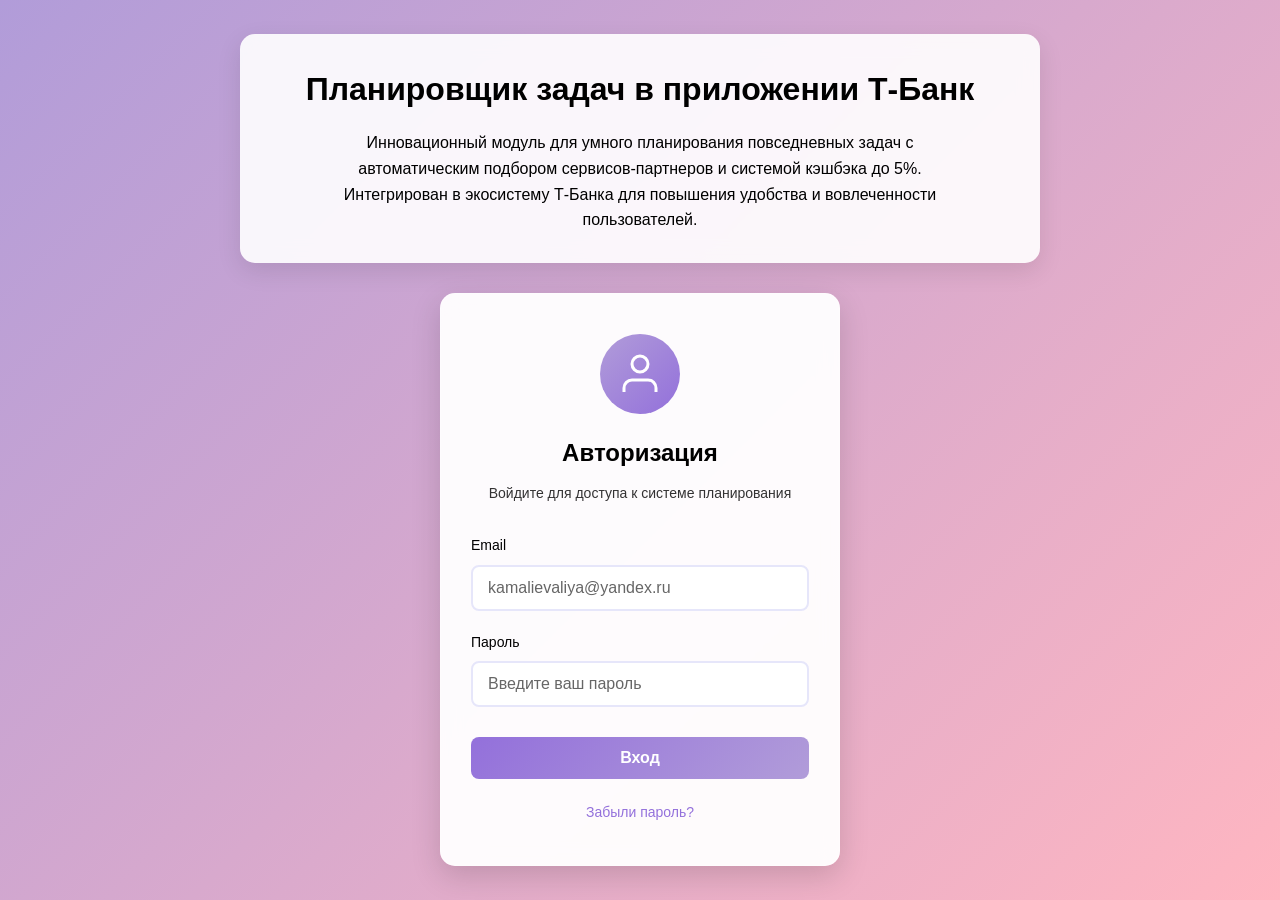
==== page2.html @ 64157f28 "Исправила ошибки JavaScript, обновила код" ====
<!DOCTYPE html>
<html lang="ru">
<head>
    <meta charset="UTF-8">
    <meta name="viewport" content="width=device-width, initial-scale=1.0">
    <title>Страница 2 - Полная информация о системе</title>
    <link rel="stylesheet" href="css/style.css">

    <!-- Yandex.Metrika counter -->
    <script type="text/javascript">
        (function(m,e,t,r,i,k,a){
            m[i]=m[i]||function(){(m[i].a=m[i].a||[]).push(arguments)};
            m[i].l=1*new Date();
            for (var j = 0; j < document.scripts.length; j++) {if (document.scripts[j].src === r) { return; }}
            k=e.createElement(t),a=e.getElementsByTagName(t)[0],k.async=1,k.src=r,a.parentNode.insertBefore(k,a)
        })(window, document,'script','https://mc.yandex.ru/metrika/tag.js?id=105010982', 'ym');

        ym(105010982, 'init', {ssr:true, webvisor:true, clickmap:true, ecommerce:"dataLayer", accurateTrackBounce:true, trackLinks:true});
    </script>
    <noscript><div><img src="https://mc.yandex.ru/watch/105010982" style="position:absolute; left:-9999px;" alt="" /></div></noscript>
    <!-- /Yandex.Metrika counter -->
 
</head>
<body class="page2">
    <script>
        if (sessionStorage.getItem('authenticated') !== 'true') {
            window.location.href = 'index.html';
        }
    </script>

    <div class="main-container">
        <!-- Заголовок страницы в белом прямоугольнике -->
        <div class="page-header">
            <h1 class="page-title">Полная информация о системе</h1>
            <p class="page-subtitle">
                Детальное описание модуля "Планировщик задач" для мобильного приложения Т-Банк
            </p>
        </div>

        <!-- Основной контент в белом прямоугольнике -->
        <div class="content-wrapper">
            <!-- Планирование -->
            <div class="content-section">
                <h2 class="section-title">Планирование</h2>
                
                <!-- Тема -->
                <div class="info-card">
                    <h3 class="card-title">Тема</h3>
                    <div class="card-content">
                        <p>Разработка модуля "Планировщик задач" в мобильном приложении Т-Банка с интеграцией партнерских сервисов и системой кэшбэка. Инновационное решение для автоматизации повседневных задач пользователей.</p>
                    </div>
                </div>

                <!-- Цели -->
                <div class="info-card">
                    <h3 class="card-title">Цели</h3>
                    <div class="card-content">
                        <ul>
                            <li>Повышение удобства и вовлеченности пользователей за счет индивидуального подхода</li>
                            <li>Увеличение эффективности использования продуктов компании</li>
                            <li>Создание персонализированных рекомендаций на основе автоматизации процессов</li>
                            <li>Увеличение общего объема транзакций и вовлеченности в экосистему банка</li>
                        </ul>
                    </div>
                </div>

                <!-- Задачи -->
                <div class="info-card">
                    <h3 class="card-title">Задачи</h3>
                    <div class="card-content">
                        <ul>
                            <li>Создание интуитивного интерфейса для управления задачами</li>
                            <li>Интеграция с API сервисов-партнеров (доставка, такси, билеты, отели)</li>
                            <li>Разработка системы автоматического подбора релевантных сервисов</li>
                            <li>Реализация механизма кэшбэка 5% за выполненные задачи</li>
                            <li>Обеспечение безопасности и защиты пользовательских данных</li>
                        </ul>
                    </div>
                </div>

                <!-- Целевая аудитория -->
                <div class="info-card">
                    <h3 class="card-title">Целевая аудитория</h3>
                    <div class="card-content">
                        <div class="screenshots-grid">
                            <img src="1.jpg" class="screenshot" alt="Скриншот 1">
                            <img src="2.jpg" class="screenshot" alt="Скриншот 2">
                            <img src="3.jpg" class="screenshot" alt="Скриншот 3">
                        </div>
                    </div>
                </div>

                <!-- SWOT-анализ -->
                <div class="info-card">
                    <h3 class="card-title">SWOT-анализ</h3>
                    <div class="card-content">
                        <div class="swot-grid">
                            <div class="swot-item strength">
                                <h4>Сильные стороны</h4>
                                <ul>
                                    <li>Интеграция в экосистему банка</li>
                                    <li>Большая база лояльных пользователей</li>
                                    <li>Уникальное торговое предложение</li>
                                </ul>
                            </div>
                            <div class="swot-item weakness">
                                <h4>Слабые стороны</h4>
                                <ul>
                                    <li>Зависимость от партнеров</li>
                                    <li>Риск нерелевантных рекомендаций</li>
                                </ul>
                            </div>
                            <div class="swot-item opportunity">
                                <h4>Возможности</h4>
                                <ul>
                                    <li>Расширение аудитории</li>
                                    <li>Привлечение молодой аудитории</li>
                                </ul>
                            </div>
                            <div class="swot-item threat">
                                <h4>Угрозы</h4>
                                <ul>
                                    <li>Жесткая конкуренция на рынке</li>
                                    <li>Крупные агрегаторы (Яндекс.Услуги, СберУслуги)</li>
                                </ul>
                            </div>
                        </div>
                    </div>
                </div>

                <!-- 4P анализ -->
                <div class="info-card">
                    <h3 class="card-title">4P анализ</h3>
                    <div class="card-content">
                        <div class="p4-grid">

                            <div class="p4-item">
                                <span class="p4-badge">Product</span>
                                <h4>Продукт</h4>
                                <p><strong>Ядро продукта:</strong> умный планировщик задач, интегрированный в банковское приложение, который не только напоминает о делах, но и автоматически подбирает и предлагает услуги партнеров для их выполнения.</p>
                                <ul>
                                    <li>Создание и управление задачами (напоминания, дедлайны).</li>
                                    <li>Автоматический подбор сервисов-партнеров (доставка, такси, авиабилеты, отели) на основе задач пользователя.</li>
                                </ul>
                            </div>

                            <div class="p4-item">
                                <span class="p4-badge">Price</span>
                                <h4>Цена</h4>
                                <p><strong>Модель монетизации:</strong> основная цель — не прямая прибыль с пользователя, а увеличение общего объема транзакций и вовлеченности в экосистему банка.</p>
                                <p><strong>Источники дохода:</strong></p>
                                <ul>
                                    <li>Комиссия от партнеров за каждого привлеченного через планировщик клиента.</li>
                                    <li>Увеличение оборотов по картам Т-Банка за счет кэшбэка и стимуляции платежей.</li>
                                    <li>Повышение лояльности: снижение оттока клиентов и стоимости удержания.</li>
                                </ul>
                                <p><strong>Ценность для клиента:</strong></p>
                                <ul>
                                    <li>Экономия денег: кэшбэк и подбор выгодных предложений.</li>
                                    <li>Экономия времени: автоматизация поиска и бронирования услуг.</li>
                                    <li>Удобство: финансы, планирование и заказы в одном приложении.</li>
                                </ul>
                            </div>

                            <div class="p4-item">
                                <span class="p4-badge">Place</span>
                                <h4>Место</h4>
                                <p><strong>Канал распространения:</strong> встроенное решение внутри мобильного приложения Т-Банка.</p>
                                <ul>
                                    <li>Не нужно ничего отдельно скачивать или осваивать.</li>
                                    <li>Все регионы присутствия Т-Банка с учетом локализации предложений партнеров.</li>
                                </ul>
                            </div>

                            <div class="p4-item">
                                <span class="p4-badge">Promotion</span>
                                <h4>Продвижение</h4>
                                <p><strong>Внутриканальное:</strong></p>
                                <ul>
                                    <li>Пуш-уведомления: «Новый планировщик задач с кэшбэком до 5%».</li>
                                    <li>Баннеры и рекомендации на главном экране приложения.</li>
                                    <li>Email-рассылки и SMS-информирование клиентов банка.</li>
                                </ul>
                                <p><strong>Внешнее:</strong></p>
                                <ul>
                                    <li>Реклама в соцсетях (VK, Telegram) на аудиторию, похожую на текущих клиентов банка.</li>
                                </ul>
                            </div>

                        </div>
                    </div>
                </div>


            <!-- Этапы разработки и внедрения (из ТЗ) -->
<div class="content-section">
  <h2 class="section-title">Этапы разработки и внедрения</h2>

  <div class="info-card">
    <h3 class="card-title">План-график работ</h3>
    <div class="card-content">

      <div class="roadmap">

        <!-- Этап 1 -->
        <div class="roadmap-step">
          <div class="roadmap-head">
            <div class="roadmap-title">Этап 1: Разработка MVP (1–2 месяца)</div>
            <div class="roadmap-dates">Запуск базового функционала</div>
          </div>

          <div class="roadmap-meta">
            <div class="meta-row">
              <div class="meta-label">Цель</div>
              <div class="meta-text">
                Запуск минимально жизнеспособного продукта с ключевыми возможностями для тестирования гипотез и сбора обратной связи.
              </div>
            </div>

            <div class="meta-row">
              <div class="meta-label">Детальные задачи</div>
              <div class="meta-text">
                <ul>
                  <li><strong>Создание и управление задачами:</strong> поля (название, категория, срок), статусы (Новая/В процессе/Выполнена/Отменена), редактирование/удаление, список задач с фильтрами.</li>
                  <li><strong>Интеграция с партнерами (пилот):</strong> подключение 2–3 партнеров (например, доставка/такси), подбор рекомендаций по категории, безопасные переходы, обработка ответов API.</li>
                  <li><strong>Система кэшбэка 5%:</strong> расчет, интеграция с платежной системой, начисление бонусов, статусы начисления.</li>
                  <li><strong>Базовые уведомления:</strong> push по статусам задач, уведомления о начислении кэшбэка, email-оповещения, интеграция с системой нотификаций.</li>
                </ul>
              </div>
            </div>

            <div class="meta-row">
              <div class="meta-label">Результат</div>
              <div class="meta-text">
                Рабочий прототип, готовый к тестированию на фокус-группе (100–200 пользователей).
              </div>
            </div>
          </div>
        </div>

        <!-- Этап 2 -->
        <div class="roadmap-step">
          <div class="roadmap-head">
            <div class="roadmap-title">Этап 2: Расширение функциональности и интеграций (2–3 месяца)</div>
            <div class="roadmap-dates">Больше партнеров и удобства</div>
          </div>

          <div class="roadmap-meta">
            <div class="meta-row">
              <div class="meta-label">Цель</div>
              <div class="meta-text">
                Расширить пул партнеров, улучшить пользовательский опыт и повысить вовлеченность.
              </div>
            </div>

            <div class="meta-row">
              <div class="meta-label">Детальные задачи</div>
              <div class="meta-text">
                <ul>
                  <li><strong>Расширение партнеров:</strong> добавление сервисов доставки, авиабилетов, отелей, альтернативного такси, унифицированный протокол подключения новых партнеров.</li>
                  <li><strong>UX улучшения:</strong> повторяющиеся задачи, приоритеты, прикрепление файлов, заметки/комментарии, теги.</li>
                  <li><strong>Персонализация:</strong> улучшение рекомендаций (история поведения, предпочтения, рейтинги), A/B тестирование выдачи.</li>
                  <li><strong>Аналитика:</strong> сбор статистики, дашборды эффективности партнеров, метрики вовлеченности, анализ конверсии воронки.</li>
                </ul>
              </div>
            </div>

            <div class="meta-row">
              <div class="meta-label">Результат</div>
              <div class="meta-text">
                Полнофункциональная система с расширенным набором партнеров и улучшенным UX, готовая к масштабированию.
              </div>
            </div>
          </div>
        </div>

        <!-- Этап 3 -->
        <div class="roadmap-step">
          <div class="roadmap-head">
            <div class="roadmap-title">Этап 3: Масштабирование и продвижение (3–4 месяца)</div>
            <div class="roadmap-dates">Рост аудитории и эффект</div>
          </div>

          <div class="roadmap-meta">
            <div class="meta-row">
              <div class="meta-label">Цель</div>
              <div class="meta-text">
                Достичь плановых показателей по охвату аудитории и монетизации (через транзакции и партнеров).
              </div>
            </div>

            <div class="meta-row">
              <div class="meta-label">Детальные задачи</div>
              <div class="meta-text">
                <ul>
                  <li><strong>Функционал для бизнес-пользователей:</strong> шаринг задач, делегирование, корпоративные задачи, интеграции с календарями.</li>
                  <li><strong>Лояльность и геймификация:</strong> бейджи/ачивки, уровни, повышенный кэшбэк для активных пользователей, реферальная программа.</li>
                  <li><strong>Интеграция в экосистему:</strong> кросс-продажи, единый кабинет, единый кэшбэк across продуктов банка.</li>
                  <li><strong>Маркетинг:</strong> рекламные кампании внутри приложения, email-маркетинг, промо с партнерами, рефералки.</li>
                </ul>
              </div>
            </div>

            <div class="meta-row">
              <div class="meta-label">Результат</div>
              <div class="meta-text">
                Масштабированная система, интегрированная в экосистему и достигающая бизнес-показателей.
              </div>
            </div>
          </div>
        </div>

        <!-- Этап 4 -->
        <div class="roadmap-step">
          <div class="roadmap-head">
            <div class="roadmap-title">Этап 4: Поддержка и оптимизация (постоянно)</div>
            <div class="roadmap-dates">Стабильность и улучшения</div>
          </div>

          <div class="roadmap-meta">
            <div class="meta-row">
              <div class="meta-label">Цель</div>
              <div class="meta-text">
                Поддерживать стабильную работу системы и улучшать ее на основе данных и обратной связи.
              </div>
            </div>

            <div class="meta-row">
              <div class="meta-label">Детальные задачи</div>
              <div class="meta-text">
                <ul>
                  <li>Регулярные обновления и поддержка функционала.</li>
                  <li>Мониторинг и оптимизация производительности.</li>
                  <li>Анализ пользовательской обратной связи и доработка.</li>
                  <li>Подключение новых партнеров и расширение географии.</li>
                  <li>A/B тесты для оптимизации конверсии и вовлеченности.</li>
                  <li>Обновление безопасности и соответствие требованиям регуляторов.</li>
                </ul>
              </div>
            </div>

            <div class="meta-row">
              <div class="meta-label">Результат</div>
              <div class="meta-text">
                Постоянное улучшение продукта, стабильность и безопасность на уровне требований.
              </div>
            </div>
          </div>
        </div>

      </div><!-- /roadmap -->
       <!-- UML диаграммы разработки -->
<div class="info-card">
    <h3 class="card-title">UML-диаграммы системы</h3>
    <div class="card-content">

        <p><strong>Диаграмма use-case</strong> Описывает функциональные возможности системы и сценарии взаимодействия пользователей с модулем планировщика задач. Диаграмма используется для фиксации требований к системе и определения ролей пользователей на этапе планирования.</p>
        <img src="use-case.png" class="screenshot" alt="Диаграмма классов">

        <p><strong>Диаграмма состояний</strong> Отражает жизненный цикл задачи и возможные состояния объекта в системе, а также условия перехода между ними. Используется для проектирования логики обработки задач и предотвращения некорректных сценариев.</p>
        <img src="sostoyaniy.png" class="screenshot" alt="Диаграмма компонентов">

        <p><strong>Диаграмма деятельности</strong> Описывает функциональные возможности системы и сценарии взаимодействия пользователей с модулем планировщика задач. Диаграмма используется для фиксации требований к системе и определения ролей пользователей на этапе планирования.</p>
        <img src="diagram_deyatelnostey.png" class="screenshot" alt="Диаграмма деятельности">

    </div>
</div>

    </div>
  </div>
</div>


            <!-- Раздел разработка -->
            <div class="content-section">
                <h2 class="section-title">Разработка</h2>
                
                <div class="info-card">
                    <div class="card-content">
                        <p><strong>Технологический стек:</strong></p>
                        <ul>
                            <li>Frontend: React Native</li>
                            <li>Backend: Java Spring</li>
                            <li>База данных: PostgreSQL 14+</li>
                            <li>Архитектура: Микросервисная</li>
                            <li>API: RESTful</li>
                        </ul>
                        
                        <p><strong>Основные модули:</strong></p>
                        <ul>
                            <li>Модуль управления задачами</li>
                            <li>Модуль интеграции с партнерами</li>
                            <li>Модуль кэшбэка</li>
                            <li>Модуль уведомлений</li>
                            <li>Модуль администратора</li>
                        </ul>
                    </div>
                </div>
            </div>

            <!-- UML диаграммы разработки -->
<div class="info-card">
    <h3 class="card-title">UML-диаграммы системы</h3>
    <div class="card-content">

        <p><strong>Диаграмма классов</strong> Описывает структуру системы, основные классы, их атрибуты, методы и связи между ними. Диаграмма используется при проектировании программной архитектуры и реализации бизнес-логики системы.</p>
        <img src="klass.png" class="screenshot" alt="Диаграмма классов">

        <p><strong>Диаграмма компонентов</strong> Демонстрирует архитектуру системы на уровне компонентов, их интерфейсы и взаимодействие между модулями. Позволяет определить распределение функциональности и точки интеграции внутри системы.</p>
        <img src="diagram_komponent.png" class="screenshot" alt="Диаграмма компонентов">

        <p><strong>Диаграмма пакетов</strong> Демонстрирует архитектуру системы на уровне компонентов, их интерфейсы и взаимодействие между модулями. Позволяет определить распределение функциональности и точки интеграции внутри системы.</p>
        <img src="pack.png" class="screenshot" alt="Диаграмма деятельности">

    </div>
</div>


            <!-- Раздел тестирование -->
<div class="content-section">
    <h2 class="section-title">Тестирование</h2>

    <!-- Общее описание тестирования -->
    <div class="info-card">
        <h3 class="card-title">Общие результаты</h3>
        <div class="card-content">
            <p>
                В рамках разработки прототипа было проведено ручное функциональное тестирование и сбор пользовательских отзывов.
                Основное внимание уделялось корректности навигации, доступу к страницам после авторизации, отображению контента
                (изображения/файлы) и отсутствию ошибок в консоли.
            </p>
        </div>
    </div>

    <!-- Сценарии -->
    <div class="info-card">
        <h3 class="card-title">Сценарии проверки</h3>
        <div class="card-content">
            <ul>
                <li>Авторизация на главной странице → проверка корректности ввода данных</li>
                <li>Переход на страницу с полной информацией (info) → проверка отображения разделов</li>
                <li>Переход в архив → открытие/скачивание файлов (диаграммы, материалы)</li>
                <li>Выход из аккаунта → проверка ограничения доступа к защищённым страницам</li>
            </ul>
        </div>
    </div>

    <!-- Console / Performance / Lighthouse -->
    <div class="info-card">
        <h3 class="card-title">Консоль и производительность</h3>
        <div class="card-content">
            <ul>
                <li><strong>Console:</strong> после проверки ошибок JavaScript не выявлено.</li>
                <li><strong>Performance:</strong> главная страница лёгкая (почти без медиа), страницы info/archive тяжелее из-за медиа и файлов, но работают стабильно.</li>
                <li><strong>Lighthouse:</strong> страницы получили высокие оценки по ключевым метрикам.</li>
            </ul>
        </div>
    </div>

    <!-- ОБОБЩЁННЫЕ отзывы -->
    <div class="info-card">
        <h3 class="card-title">Пользовательские отзывы</h3>
        <div class="card-content">
            <ul>
                <li><strong>Плюсы:</strong> приятная цветовая схема, аккуратный дизайн, понятная форма авторизации, навигация в целом интуитивная.</li>
                <li><strong>Минусы:</strong> местами мелкий текст, хочется больше контраста у кнопок, ссылка «Забыли пароль?» вызывает ожидание, но не даёт результата.</li>
                <li><strong>Точки улучшения:</strong> увеличить читаемость (размер/контраст), добавить валидацию email и требования к паролю, сделать поведение после входа более очевидным.</li>
            </ul>
        </div>
    </div>

    <!-- РЕАЛЬНЫЕ отзывы: отдельная плашка -->
    <div class="info-card reviews-panel">
        <h3 class="card-title">Отзывы пользователей</h3>

        <div class="reviews-grid">
            <div class="review-card">
                <div class="review-meta">Женщина, 53 года</div>
                <div class="review-text">
                    «Дизайн красивый, розово-сиреневый очень нежный, но буквы мелковаты… хотелось бы, чтобы кнопки были побольше и контрастнее».
                </div>
            </div>

            <div class="review-card">
                <div class="review-meta">Подросток, 17 лет</div>
                <div class="review-text">
                    «Хороший дизайн! Авторизация простая… но нажала “Забыли пароль?” и ссылка не работает. Это немного разочаровало».
                </div>
            </div>

            <div class="review-card">
                <div class="review-meta">Студент, 20 лет</div>
                <div class="review-text">
                    «Форма авторизации логичная… но есть технические недочёты: нет валидации email, нет требования к сложности пароля, после авторизации нет явного перенаправления».
                </div>
            </div>
        </div>

        <div class="card-content">
            <p class="reviews-note">
                Вывод: прототип выполняет основные функции, но требует улучшений UX (читаемость и контраст) и базовых проверок ввода (валидация email/пароля).
            </p>
        </div>
    </div>
</div>

      <!-- ===================== /ВНЕДРЕНИЕ ===================== -->

    </div><!-- /content-wrapper -->

    <div class="navigation-section">
      <a href="index.html" class="nav-btn">На главную</a>
      <a href="#" onclick="logout()" class="nav-btn logout-btn">Выйти</a>
    </div>

  </div><!-- /main-container -->

  <script>
    function logout() {
      sessionStorage.removeItem('authenticated');
      window.location.href = 'index.html';
    }
  </script>
</body>
</html>

            </div>
        </div> <!-- Закрытие content-wrapper -->

        <!-- Навигация -->
        <div class="navigation-section">
            <a href="index.html" class="nav-btn">На главную</a>
            <a href="#" onclick="logout()" class="nav-btn logout-btn">Выйти</a>
        </div>
    </div> <!-- Закрытие main-container -->

    <script>
        function logout() {
            sessionStorage.removeItem('authenticated');
            window.location.href = 'index.html';
        }
    </script>
</body>
</html>
---- css/style.css ----
/* ====== RESET ====== */
* {
  margin: 0;
  padding: 0;
  box-sizing: border-box;
}

/* ====== BASE ====== */
body {
  font-family: Arial, sans-serif;
  line-height: 1.6;
  color: #000;
  background: linear-gradient(135deg, #b19cd9 0%, #ffb6c1 100%);
  min-height: 100vh;

  display: flex;
  align-items: center;
  justify-content: center;

  padding: 20px;
}

.main-container {
  width: 100%;
  max-width: 800px;
  display: flex;
  flex-direction: column;
  gap: 30px;
}

/* ====== PAGE LINKS (кнопки снизу справа) ====== */
.page-links {
  position: fixed;
  bottom: 30px;
  right: 30px;

  display: flex;
  gap: 15px;

  background: rgba(255, 255, 255, 0.9);
  padding: 15px;
  border-radius: 25px;

  box-shadow: 0 5px 15px rgba(0,0,0,0.1);
  backdrop-filter: blur(10px);
}

.page-link {
  display: inline-block;
  width: 45px;
  height: 45px;
  line-height: 45px;

  text-align: center;
  color: #000;
  text-decoration: underline;
  font-weight: bold;
  font-size: 18px;

  border: 2px solid #9370db;
  border-radius: 50%;
  background: #fff;

  transition: all 0.3s;
}

.page-link:hover {
  background: #9370db;
  color: #fff;
  text-decoration: none;
  transform: scale(1.1);
}

/* ====== PAGE 1: PROJECT INFO ====== */
.project-info {
  text-align: center;
  background: rgba(255, 255, 255, 0.9);
  padding: 30px;
  border-radius: 15px;
  box-shadow: 0 8px 25px rgba(0,0,0,0.1);
  backdrop-filter: blur(10px);
}

.project-title {
  color: #000;
  font-size: 32px;
  margin-bottom: 15px;
  font-weight: 700;
}

.project-description {
  color: #000;
  font-size: 16px;
  line-height: 1.6;
  max-width: 600px;
  margin: 0 auto;
}

/* ====== PAGE 1: AUTH ====== */
.auth-container {
  width: 100%;
  max-width: 400px;
  margin: 0 auto;
}

.auth-card {
  background: rgba(255, 255, 255, 0.95);
  padding: 40px 30px;
  border-radius: 15px;
  box-shadow: 0 10px 30px rgba(0,0,0,0.15);
  text-align: center;
  backdrop-filter: blur(10px);
  border: 1px solid rgba(255, 255, 255, 0.3);
}

.auth-icon {
  width: 80px;
  height: 80px;
  margin: 0 auto 20px;
  background: linear-gradient(135deg, #b19cd9 0%, #9370db 100%);
  border-radius: 50%;

  display: flex;
  align-items: center;
  justify-content: center;

  color: #fff;
}

.auth-icon svg {
  stroke-width: 1.5;
}

.auth-card h2 {
  color: #000;
  margin-bottom: 10px;
  font-size: 24px;
}

.auth-subtitle {
  color: #000;
  margin-bottom: 30px;
  font-size: 14px;
  opacity: 0.8;
}

.auth-form {
  text-align: left;
}

.input-group {
  margin-bottom: 20px;
}

.input-group label {
  display: block;
  margin-bottom: 8px;
  color: #000;
  font-weight: 500;
  font-size: 14px;
}

.input-group input {
  width: 100%;
  padding: 12px 15px;

  border: 2px solid #e6e6fa;
  border-radius: 8px;

  font-size: 16px;
  transition: all 0.3s;
  background: #fff;
  color: #000;
}

.input-group input:focus {
  outline: none;
  border-color: #9370db;
  box-shadow: 0 0 0 3px rgba(147, 112, 219, 0.1);
}

.input-group input::placeholder {
  color: #666;
}

.login-btn {
  width: 100%;
  padding: 12px;

  background: linear-gradient(135deg, #9370db 0%, #b19cd9 100%);
  color: #fff;

  border: none;
  border-radius: 8px;

  font-size: 16px;
  font-weight: 600;
  cursor: pointer;

  transition: all 0.3s;
  margin-top: 10px;
}

.login-btn:hover {
  transform: translateY(-2px);
  box-shadow: 0 5px 15px rgba(147, 112, 219, 0.4);
}

.auth-links {
  margin-top: 20px;
}

.forgot-password {
  color: #9370db;
  text-decoration: none;
  font-size: 14px;
  transition: color 0.3s;
}

.forgot-password:hover {
  color: #7b68ee;
  text-decoration: underline;
}

/* ====== PAGE 2/3: WHITE WRAPPER ====== */
.content-wrapper {
  background: #fff;
  padding: 30px;
  border-radius: 15px;
  box-shadow: 0 8px 25px rgba(0,0,0,0.1);
  margin-bottom: 30px;
}

/* Header блока */
.page-header {
  background: #fff;
  padding: 30px;
  border-radius: 15px;
  box-shadow: 0 8px 25px rgba(0,0,0,0.1);
  margin-bottom: 30px;
  text-align: center;
}

.page-title {
  color: #000;
  font-size: 32px;
  margin-bottom: 15px;
  font-weight: 700;
}

.page-subtitle {
  color: #000;
  font-size: 16px;
  line-height: 1.6;
  max-width: 600px;
  margin: 0 auto;
}

/* ====== SECTIONS / CARDS ====== */
.content-section {
  margin-bottom: 30px;
}

.section-title {
  color: #000;
  font-size: 28px;
  margin-bottom: 20px;
  text-align: center;
  font-weight: 700;
}

.info-card {
  background: #fff;
  padding: 25px;
  border-radius: 15px;
  box-shadow: 0 8px 25px rgba(0,0,0,0.1);
  margin-bottom: 20px;
}

.card-title {
  color: #000;
  font-size: 20px;
  margin-bottom: 15px;
  font-weight: 600;
  border-bottom: 2px solid #9370db;
  padding-bottom: 8px;
}

.card-content {
  color: #000;
  line-height: 1.6;
}

.card-content ul {
  margin-left: 20px;
  margin-bottom: 15px;
}

.card-content li {
  margin-bottom: 8px;
}

/* ====== DIAGRAMS (ВАЖНОЕ) ====== */
.screenshots-grid {
  display: grid;
  grid-template-columns: repeat(3, minmax(0, 1fr));
  gap: 15px;
  margin-top: 15px;
  align-items: start;
}

/* Чтобы НЕ резало подписи:
   - height: auto
   - object-fit: contain
   - padding даёт "воздух", если подпись впритык к краям */
.screenshot {
    width: 100%;
    height: auto;           /* НЕ фиксируем высоту */
    object-fit: contain;    /* НЕ обрезаем */
    padding: 12px;          /* чтобы подписи не упирались в край */
    background: #fff;
    border-radius: 8px;
    border: 2px solid #e6e6fa;
}


.screenshot:hover {
  transform: scale(1.03);
  border-color: #9370db;
}

/* ====== SWOT GRID ====== */
/* ====== SWOT (в оттенках сайта) ====== */
.swot-grid {
  display: grid;
  grid-template-columns: repeat(auto-fit, minmax(250px, 1fr));
  gap: 20px;
  margin-top: 15px;
}

.swot-item {
  padding: 20px;
  border-radius: 12px;
  color: #000;
  border: 2px solid #e6e6fa;
  box-shadow: 0 4px 12px rgba(147, 112, 219, 0.10);
}

.swot-item h4 {
  margin-bottom: 12px;
  font-weight: 700;
  color: #5a4ea3;
  border-bottom: 1px solid #dcd6f7;
  padding-bottom: 6px;
}

.swot-item ul {
  margin-left: 18px;
}

.swot-item li {
  margin-bottom: 8px;
  line-height: 1.5;
}

/* мягкие оттенки вместо “светофора” */
.strength { background: #f6f4ff; border-left: 4px solid #9370db; }
.weakness { background: #fff4f7; border-left: 4px solid #b19cd9; }
.opportunity { background: #f4f8ff; border-left: 4px solid #9370db; }
.threat { background: #fff7f2; border-left: 4px solid #b19cd9; }


/* ====== 4P анализ ====== */
.p4-grid {
  display: grid;
  grid-template-columns: repeat(auto-fit, minmax(230px, 1fr));
  gap: 20px;
  margin-top: 15px;
}

.p4-item {
  background: #fff;
  border: 2px solid #e6e6fa;
  border-radius: 12px;
  padding: 20px;
  box-shadow: 0 4px 12px rgba(147, 112, 219, 0.10);
}

.p4-badge {
  display: inline-block;
  padding: 6px 10px;
  border-radius: 999px;
  font-size: 12px;
  font-weight: 800;
  text-transform: uppercase;
  letter-spacing: 0.4px;
  background: #f6f4ff;
  border: 1px solid #dcd6f7;
  color: #5a4ea3;
  margin-bottom: 10px;
}

.p4-item h4 {
  margin: 6px 0 10px;
  font-weight: 700;
  color: #000;
}

.p4-item p {
  margin-bottom: 10px;
}

.p4-item ul {
  margin-left: 18px;
}

.p4-item li {
  margin-bottom: 8px;
  line-height: 1.5;
}


/* ====== NAV BUTTONS ====== */
.navigation-section {
  display: flex;
  justify-content: center;
  gap: 20px;
  margin-top: 30px;
  margin-bottom: 50px;
}

.nav-btn {
  padding: 12px 25px;
  background: linear-gradient(135deg, #9370db 0%, #b19cd9 100%);
  color: #fff;

  text-decoration: none;
  border-radius: 8px;

  font-weight: 600;
  transition: all 0.3s;

  border: none;
  cursor: pointer;
}

.nav-btn:hover {
  transform: translateY(-2px);
  box-shadow: 0 5px 15px rgba(147, 112, 219, 0.4);
}

.logout-btn {
  background: linear-gradient(135deg, #ff6b6b 0%, #ff8e8e 100%);
}

/* ====== RESPONSIVE ====== */
@media (max-width: 768px) {
  .main-container {
    gap: 20px;
  }

  .project-title {
    font-size: 24px;
  }

  .project-description {
    font-size: 14px;
  }

  .auth-container {
    padding: 0 10px;
  }

  .auth-card {
    padding: 30px 20px;
  }

  .content-wrapper {
    padding: 20px;
  }

  .section-title {
    font-size: 24px;
  }

  .info-card {
    padding: 20px;
  }

  .screenshots-grid {
    grid-template-columns: 1fr;
  }

  .navigation-section {
    flex-direction: column;
    align-items: center;
  }

  .nav-btn {
    width: 200px;
    text-align: center;
  }

  .page-links {
    bottom: 20px;
    right: 20px;
    padding: 12px;
  }

  .page-link {
    width: 40px;
    height: 40px;
    line-height: 40px;
    font-size: 16px;
  }
  .screenshot {
    height: auto;
  }



}

@media (max-width: 480px) {
  .project-info {
    padding: 20px 15px;
  }

  .project-title {
    font-size: 20px;
  }

  .auth-card h2 {
    font-size: 20px;
  }
}


/* ===== FIX ДЛЯ ВТОРОЙ СТРАНИЦЫ ===== */
body.page2 {
  display: block;        /* отключаем flex */
  min-height: auto;
}

body.page2 .main-container {
  margin: 0 auto;
}

/* ===== Roadmap / Этапы разработки (в стиле сайта) ===== */
.roadmap {
  display: grid;
  gap: 14px;
  margin-top: 10px;
}

.roadmap-step {
  background: #faf8ff;
  border: 2px solid #e6e6fa;
  border-radius: 12px;
  padding: 16px;
  box-shadow: 0 4px 12px rgba(147, 112, 219, 0.10);
}

.roadmap-head {
  display: flex;
  flex-wrap: wrap;
  gap: 10px 12px;
  align-items: baseline;
  justify-content: space-between;
  margin-bottom: 10px;
}

.roadmap-title {
  font-weight: 800;
  color: #000;
  font-size: 16px;
}

.roadmap-dates {
  font-size: 13px;
  font-weight: 700;
  color: #5a4ea3;
  background: #f6f4ff;
  border: 1px solid #dcd6f7;
  padding: 6px 10px;
  border-radius: 999px;
}

.roadmap-meta {
  display: grid;
  gap: 8px;
  margin-top: 8px;
}

.meta-row {
  display: grid;
  gap: 6px;
}

.meta-label {
  font-weight: 800;
  color: #5a4ea3;
  font-size: 13px;
}

.meta-text {
  color: #000;
  line-height: 1.55;
}

.meta-text ul {
  margin-left: 18px;
}

.meta-text li {
  margin-bottom: 6px;
}

/* чуть компактнее на телефоне */
@media (max-width: 768px) {
  .roadmap-step {
    padding: 14px;
  }
  .roadmap-title {
    font-size: 15px;
  }
}

/* ====== TESTING: REVIEWS PANEL ====== */
.reviews-panel {
  border: 1px solid #ece8ff;
  background: #ffffff;
}

.reviews-grid {
  display: grid;
  grid-template-columns: repeat(3, minmax(0, 1fr));
  gap: 16px;
  margin-top: 10px;
}

.review-card {
  background: #faf8ff;
  border: 2px solid #e6e6fa;
  border-radius: 12px;
  padding: 16px;
}

.review-meta {
  display: inline-block;
  font-weight: 700;
  font-size: 13px;
  color: #5a4ea3;
  background: #f3efff;
  border: 1px solid #e6e6fa;
  padding: 6px 10px;
  border-radius: 999px;
  margin-bottom: 10px;
}

.review-text {
  color: #000;
  line-height: 1.6;
  font-size: 14px;
}

.reviews-note {
  margin-top: 16px;
  padding-top: 12px;
  border-top: 1px solid #e6e6fa;
  font-size: 14px;
}

/* adaptive */
@media (max-width: 768px) {
  .reviews-grid {
    grid-template-columns: 1fr;
  }
}

/* ====== мягкий SWOT (без ядовитых цветов) ====== */
.soft-swot .swot-item{
  background: #faf8ff;
  border: 2px solid #e6e6fa;
  border-left: 6px solid #b19cd9;
}

.soft-swot .swot-item h4{
  color: #5a4ea3;
}

/* ====== Roadmap (этапы) ====== */
.roadmap{
  display: grid;
  gap: 14px;
  margin-top: 10px;
}

.roadmap-step{
  background: #faf8ff;
  border: 2px solid #e6e6fa;
  border-left: 6px solid #9370db;
  border-radius: 12px;
  padding: 16px;
}

.roadmap-head{
  display: flex;
  flex-wrap: wrap;
  justify-content: space-between;
  gap: 10px;
  margin-bottom: 10px;
}

.roadmap-title{
  font-weight: 700;
  color: #2a2350;
}

.roadmap-dates{
  font-size: 13px;
  color: #5a4ea3;
  background: #f3efff;
  border: 1px solid #e6e6fa;
  padding: 6px 10px;
  border-radius: 999px;
}

.roadmap-list{
  margin-left: 18px;
}

.roadmap-list li{
  margin-bottom: 6px;
}

/* ====== TESTING: REVIEWS PANEL ====== */
.reviews-panel {
  border: 1px solid #ece8ff;
  background: #ffffff;
}

.reviews-grid {
  display: grid;
  grid-template-columns: repeat(3, minmax(0, 1fr));
  gap: 16px;
  margin-top: 10px;
}

.review-card {
  background: #faf8ff;
  border: 2px solid #e6e6fa;
  border-radius: 12px;
  padding: 16px;
}

.review-meta {
  display: inline-block;
  font-weight: 700;
  font-size: 13px;
  color: #5a4ea3;
  background: #f3efff;
  border: 1px solid #e6e6fa;
  padding: 6px 10px;
  border-radius: 999px;
  margin-bottom: 10px;
}

.review-text {
  color: #000;
  line-height: 1.6;
  font-size: 14px;
}

.reviews-note {
  margin-top: 16px;
  padding-top: 12px;
  border-top: 1px solid #e6e6fa;
  font-size: 14px;
}

@media (max-width: 768px) {
  .reviews-grid { grid-template-columns: 1fr; }
}
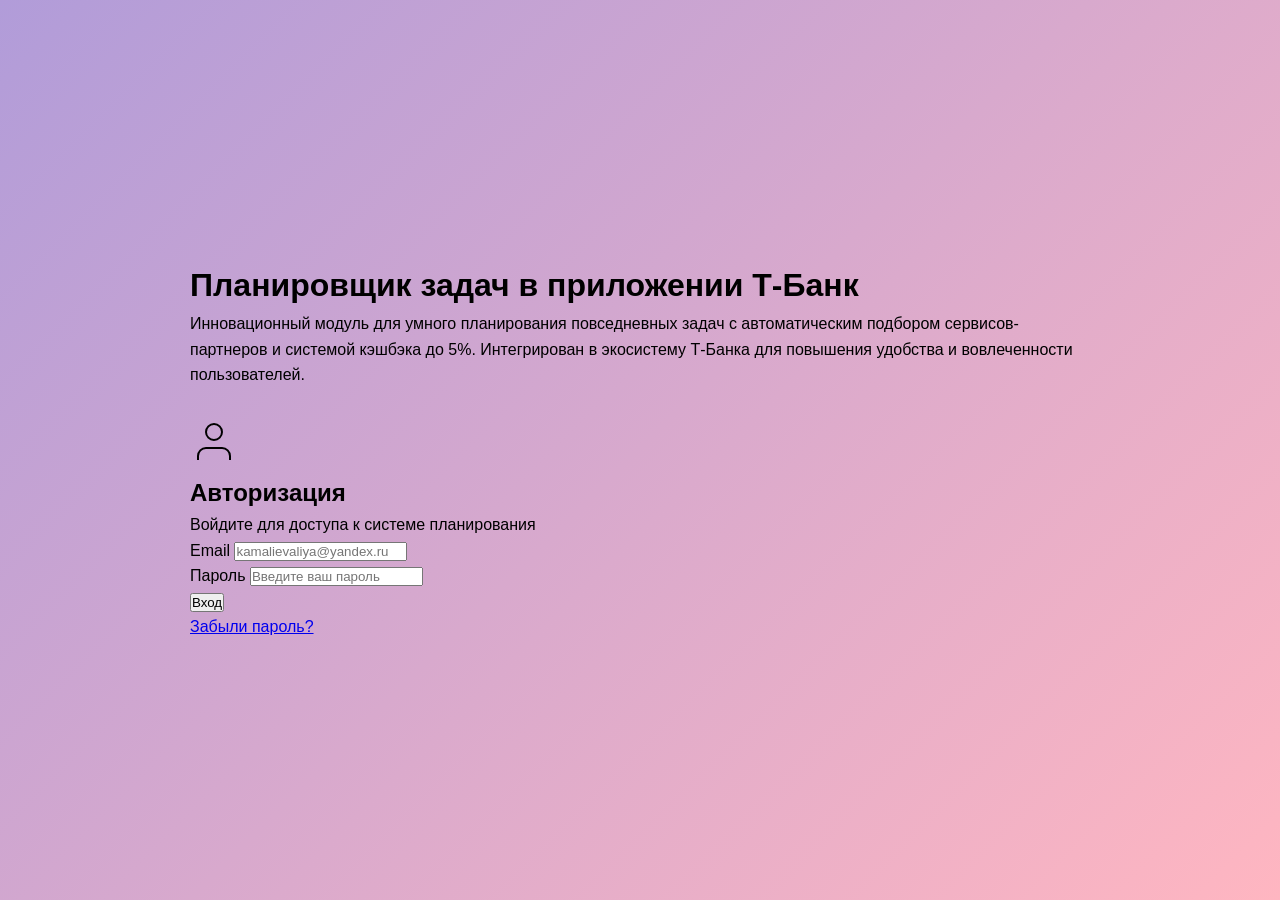
==== commit 2ab05697: "Исправила ошибки JavaScript, обновила код" ====
--- a/page2.html
+++ b/page2.html
@@ -1,510 +1,474 @@
 <!DOCTYPE html>
 <html lang="ru">
 <head>
-    <meta charset="UTF-8">
-    <meta name="viewport" content="width=device-width, initial-scale=1.0">
-    <title>Страница 2 - Полная информация о системе</title>
-    <link rel="stylesheet" href="css/style.css">
-
-    <!-- Yandex.Metrika counter -->
-    <script type="text/javascript">
-        (function(m,e,t,r,i,k,a){
-            m[i]=m[i]||function(){(m[i].a=m[i].a||[]).push(arguments)};
-            m[i].l=1*new Date();
-            for (var j = 0; j < document.scripts.length; j++) {if (document.scripts[j].src === r) { return; }}
-            k=e.createElement(t),a=e.getElementsByTagName(t)[0],k.async=1,k.src=r,a.parentNode.insertBefore(k,a)
-        })(window, document,'script','https://mc.yandex.ru/metrika/tag.js?id=105010982', 'ym');
-
-        ym(105010982, 'init', {ssr:true, webvisor:true, clickmap:true, ecommerce:"dataLayer", accurateTrackBounce:true, trackLinks:true});
-    </script>
-    <noscript><div><img src="https://mc.yandex.ru/watch/105010982" style="position:absolute; left:-9999px;" alt="" /></div></noscript>
-    <!-- /Yandex.Metrika counter -->
- 
+  <meta charset="UTF-8">
+  <meta name="viewport" content="width=device-width, initial-scale=1.0">
+  <title>Страница 2 - Полная информация о системе</title>
+
+  <!-- Cache-bust, чтобы GitHub Pages не показывал старый CSS -->
+  <link rel="stylesheet" href="css/style.css?v=7">
+
+  <!-- Yandex.Metrika counter -->
+  <script type="text/javascript">
+    (function(m,e,t,r,i,k,a){
+      m[i]=m[i]||function(){(m[i].a=m[i].a||[]).push(arguments)}
+      m[i].l=1*new Date();
+      for (var j = 0; j < document.scripts.length; j++) {if (document.scripts[j].src === r) { return; }}
+      k=e.createElement(t),a=e.getElementsByTagName(t)[0],k.async=1,k.src=r,a.parentNode.insertBefore(k,a)
+    })(window, document,'script','https://mc.yandex.ru/metrika/tag.js?id=105010982', 'ym');
+
+    ym(105010982, 'init', {ssr:true, webvisor:true, clickmap:true, ecommerce:"dataLayer", accurateTrackBounce:true, trackLinks:true});
+  </script>
+  <noscript><div><img src="https://mc.yandex.ru/watch/105010982" style="position:absolute; left:-9999px;" alt=""></div></noscript>
+  <!-- /Yandex.Metrika counter -->
 </head>
+
 <body class="page2">
-    <script>
-        if (sessionStorage.getItem('authenticated') !== 'true') {
-            window.location.href = 'index.html';
-        }
-    </script>
-
-    <div class="main-container">
-        <!-- Заголовок страницы в белом прямоугольнике -->
-        <div class="page-header">
-            <h1 class="page-title">Полная информация о системе</h1>
-            <p class="page-subtitle">
-                Детальное описание модуля "Планировщик задач" для мобильного приложения Т-Банк
+  <script>
+    if (sessionStorage.getItem('authenticated') !== 'true') {
+      window.location.href = 'index.html';
+    }
+  </script>
+
+  <div class="main-container">
+    <div class="page-header">
+      <h1 class="page-title">Полная информация о системе</h1>
+      <p class="page-subtitle">Детальное описание модуля "Планировщик задач" для мобильного приложения Т-Банк</p>
+    </div>
+
+    <div class="content-wrapper">
+
+      <!-- ===================== ПЛАНИРОВАНИЕ ===================== -->
+      <div class="content-section">
+        <h2 class="section-title">Планирование</h2>
+
+        <div class="info-card">
+          <h3 class="card-title">Тема</h3>
+          <div class="card-content">
+            <p>
+              Разработка модуля "Планировщик задач" в мобильном приложении Т-Банка с интеграцией партнерских сервисов и системой кэшбэка.
+              Решение автоматизирует повседневные задачи пользователя и помогает выполнять их через экосистему банка.
             </p>
-        </div>
-
-        <!-- Основной контент в белом прямоугольнике -->
-        <div class="content-wrapper">
-            <!-- Планирование -->
-            <div class="content-section">
-                <h2 class="section-title">Планирование</h2>
-                
-                <!-- Тема -->
-                <div class="info-card">
-                    <h3 class="card-title">Тема</h3>
-                    <div class="card-content">
-                        <p>Разработка модуля "Планировщик задач" в мобильном приложении Т-Банка с интеграцией партнерских сервисов и системой кэшбэка. Инновационное решение для автоматизации повседневных задач пользователей.</p>
-                    </div>
-                </div>
-
-                <!-- Цели -->
-                <div class="info-card">
-                    <h3 class="card-title">Цели</h3>
-                    <div class="card-content">
-                        <ul>
-                            <li>Повышение удобства и вовлеченности пользователей за счет индивидуального подхода</li>
-                            <li>Увеличение эффективности использования продуктов компании</li>
-                            <li>Создание персонализированных рекомендаций на основе автоматизации процессов</li>
-                            <li>Увеличение общего объема транзакций и вовлеченности в экосистему банка</li>
-                        </ul>
-                    </div>
-                </div>
-
-                <!-- Задачи -->
-                <div class="info-card">
-                    <h3 class="card-title">Задачи</h3>
-                    <div class="card-content">
-                        <ul>
-                            <li>Создание интуитивного интерфейса для управления задачами</li>
-                            <li>Интеграция с API сервисов-партнеров (доставка, такси, билеты, отели)</li>
-                            <li>Разработка системы автоматического подбора релевантных сервисов</li>
-                            <li>Реализация механизма кэшбэка 5% за выполненные задачи</li>
-                            <li>Обеспечение безопасности и защиты пользовательских данных</li>
-                        </ul>
-                    </div>
-                </div>
-
-                <!-- Целевая аудитория -->
-                <div class="info-card">
-                    <h3 class="card-title">Целевая аудитория</h3>
-                    <div class="card-content">
-                        <div class="screenshots-grid">
-                            <img src="1.jpg" class="screenshot" alt="Скриншот 1">
-                            <img src="2.jpg" class="screenshot" alt="Скриншот 2">
-                            <img src="3.jpg" class="screenshot" alt="Скриншот 3">
-                        </div>
-                    </div>
-                </div>
-
-                <!-- SWOT-анализ -->
-                <div class="info-card">
-                    <h3 class="card-title">SWOT-анализ</h3>
-                    <div class="card-content">
-                        <div class="swot-grid">
-                            <div class="swot-item strength">
-                                <h4>Сильные стороны</h4>
-                                <ul>
-                                    <li>Интеграция в экосистему банка</li>
-                                    <li>Большая база лояльных пользователей</li>
-                                    <li>Уникальное торговое предложение</li>
-                                </ul>
-                            </div>
-                            <div class="swot-item weakness">
-                                <h4>Слабые стороны</h4>
-                                <ul>
-                                    <li>Зависимость от партнеров</li>
-                                    <li>Риск нерелевантных рекомендаций</li>
-                                </ul>
-                            </div>
-                            <div class="swot-item opportunity">
-                                <h4>Возможности</h4>
-                                <ul>
-                                    <li>Расширение аудитории</li>
-                                    <li>Привлечение молодой аудитории</li>
-                                </ul>
-                            </div>
-                            <div class="swot-item threat">
-                                <h4>Угрозы</h4>
-                                <ul>
-                                    <li>Жесткая конкуренция на рынке</li>
-                                    <li>Крупные агрегаторы (Яндекс.Услуги, СберУслуги)</li>
-                                </ul>
-                            </div>
-                        </div>
-                    </div>
-                </div>
-
-                <!-- 4P анализ -->
-                <div class="info-card">
-                    <h3 class="card-title">4P анализ</h3>
-                    <div class="card-content">
-                        <div class="p4-grid">
-
-                            <div class="p4-item">
-                                <span class="p4-badge">Product</span>
-                                <h4>Продукт</h4>
-                                <p><strong>Ядро продукта:</strong> умный планировщик задач, интегрированный в банковское приложение, который не только напоминает о делах, но и автоматически подбирает и предлагает услуги партнеров для их выполнения.</p>
-                                <ul>
-                                    <li>Создание и управление задачами (напоминания, дедлайны).</li>
-                                    <li>Автоматический подбор сервисов-партнеров (доставка, такси, авиабилеты, отели) на основе задач пользователя.</li>
-                                </ul>
-                            </div>
-
-                            <div class="p4-item">
-                                <span class="p4-badge">Price</span>
-                                <h4>Цена</h4>
-                                <p><strong>Модель монетизации:</strong> основная цель — не прямая прибыль с пользователя, а увеличение общего объема транзакций и вовлеченности в экосистему банка.</p>
-                                <p><strong>Источники дохода:</strong></p>
-                                <ul>
-                                    <li>Комиссия от партнеров за каждого привлеченного через планировщик клиента.</li>
-                                    <li>Увеличение оборотов по картам Т-Банка за счет кэшбэка и стимуляции платежей.</li>
-                                    <li>Повышение лояльности: снижение оттока клиентов и стоимости удержания.</li>
-                                </ul>
-                                <p><strong>Ценность для клиента:</strong></p>
-                                <ul>
-                                    <li>Экономия денег: кэшбэк и подбор выгодных предложений.</li>
-                                    <li>Экономия времени: автоматизация поиска и бронирования услуг.</li>
-                                    <li>Удобство: финансы, планирование и заказы в одном приложении.</li>
-                                </ul>
-                            </div>
-
-                            <div class="p4-item">
-                                <span class="p4-badge">Place</span>
-                                <h4>Место</h4>
-                                <p><strong>Канал распространения:</strong> встроенное решение внутри мобильного приложения Т-Банка.</p>
-                                <ul>
-                                    <li>Не нужно ничего отдельно скачивать или осваивать.</li>
-                                    <li>Все регионы присутствия Т-Банка с учетом локализации предложений партнеров.</li>
-                                </ul>
-                            </div>
-
-                            <div class="p4-item">
-                                <span class="p4-badge">Promotion</span>
-                                <h4>Продвижение</h4>
-                                <p><strong>Внутриканальное:</strong></p>
-                                <ul>
-                                    <li>Пуш-уведомления: «Новый планировщик задач с кэшбэком до 5%».</li>
-                                    <li>Баннеры и рекомендации на главном экране приложения.</li>
-                                    <li>Email-рассылки и SMS-информирование клиентов банка.</li>
-                                </ul>
-                                <p><strong>Внешнее:</strong></p>
-                                <ul>
-                                    <li>Реклама в соцсетях (VK, Telegram) на аудиторию, похожую на текущих клиентов банка.</li>
-                                </ul>
-                            </div>
-
-                        </div>
-                    </div>
-                </div>
-
-
-            <!-- Этапы разработки и внедрения (из ТЗ) -->
-<div class="content-section">
-  <h2 class="section-title">Этапы разработки и внедрения</h2>
-
-  <div class="info-card">
-    <h3 class="card-title">План-график работ</h3>
-    <div class="card-content">
-
-      <div class="roadmap">
-
-        <!-- Этап 1 -->
-        <div class="roadmap-step">
-          <div class="roadmap-head">
-            <div class="roadmap-title">Этап 1: Разработка MVP (1–2 месяца)</div>
-            <div class="roadmap-dates">Запуск базового функционала</div>
-          </div>
-
-          <div class="roadmap-meta">
-            <div class="meta-row">
-              <div class="meta-label">Цель</div>
-              <div class="meta-text">
-                Запуск минимально жизнеспособного продукта с ключевыми возможностями для тестирования гипотез и сбора обратной связи.
-              </div>
-            </div>
-
-            <div class="meta-row">
-              <div class="meta-label">Детальные задачи</div>
-              <div class="meta-text">
-                <ul>
-                  <li><strong>Создание и управление задачами:</strong> поля (название, категория, срок), статусы (Новая/В процессе/Выполнена/Отменена), редактирование/удаление, список задач с фильтрами.</li>
-                  <li><strong>Интеграция с партнерами (пилот):</strong> подключение 2–3 партнеров (например, доставка/такси), подбор рекомендаций по категории, безопасные переходы, обработка ответов API.</li>
-                  <li><strong>Система кэшбэка 5%:</strong> расчет, интеграция с платежной системой, начисление бонусов, статусы начисления.</li>
-                  <li><strong>Базовые уведомления:</strong> push по статусам задач, уведомления о начислении кэшбэка, email-оповещения, интеграция с системой нотификаций.</li>
-                </ul>
-              </div>
-            </div>
-
-            <div class="meta-row">
-              <div class="meta-label">Результат</div>
-              <div class="meta-text">
-                Рабочий прототип, готовый к тестированию на фокус-группе (100–200 пользователей).
-              </div>
-            </div>
-          </div>
-        </div>
-
-        <!-- Этап 2 -->
-        <div class="roadmap-step">
-          <div class="roadmap-head">
-            <div class="roadmap-title">Этап 2: Расширение функциональности и интеграций (2–3 месяца)</div>
-            <div class="roadmap-dates">Больше партнеров и удобства</div>
-          </div>
-
-          <div class="roadmap-meta">
-            <div class="meta-row">
-              <div class="meta-label">Цель</div>
-              <div class="meta-text">
-                Расширить пул партнеров, улучшить пользовательский опыт и повысить вовлеченность.
-              </div>
-            </div>
-
-            <div class="meta-row">
-              <div class="meta-label">Детальные задачи</div>
-              <div class="meta-text">
-                <ul>
-                  <li><strong>Расширение партнеров:</strong> добавление сервисов доставки, авиабилетов, отелей, альтернативного такси, унифицированный протокол подключения новых партнеров.</li>
-                  <li><strong>UX улучшения:</strong> повторяющиеся задачи, приоритеты, прикрепление файлов, заметки/комментарии, теги.</li>
-                  <li><strong>Персонализация:</strong> улучшение рекомендаций (история поведения, предпочтения, рейтинги), A/B тестирование выдачи.</li>
-                  <li><strong>Аналитика:</strong> сбор статистики, дашборды эффективности партнеров, метрики вовлеченности, анализ конверсии воронки.</li>
-                </ul>
-              </div>
-            </div>
-
-            <div class="meta-row">
-              <div class="meta-label">Результат</div>
-              <div class="meta-text">
-                Полнофункциональная система с расширенным набором партнеров и улучшенным UX, готовая к масштабированию.
-              </div>
-            </div>
-          </div>
-        </div>
-
-        <!-- Этап 3 -->
-        <div class="roadmap-step">
-          <div class="roadmap-head">
-            <div class="roadmap-title">Этап 3: Масштабирование и продвижение (3–4 месяца)</div>
-            <div class="roadmap-dates">Рост аудитории и эффект</div>
-          </div>
-
-          <div class="roadmap-meta">
-            <div class="meta-row">
-              <div class="meta-label">Цель</div>
-              <div class="meta-text">
-                Достичь плановых показателей по охвату аудитории и монетизации (через транзакции и партнеров).
-              </div>
-            </div>
-
-            <div class="meta-row">
-              <div class="meta-label">Детальные задачи</div>
-              <div class="meta-text">
-                <ul>
-                  <li><strong>Функционал для бизнес-пользователей:</strong> шаринг задач, делегирование, корпоративные задачи, интеграции с календарями.</li>
-                  <li><strong>Лояльность и геймификация:</strong> бейджи/ачивки, уровни, повышенный кэшбэк для активных пользователей, реферальная программа.</li>
-                  <li><strong>Интеграция в экосистему:</strong> кросс-продажи, единый кабинет, единый кэшбэк across продуктов банка.</li>
-                  <li><strong>Маркетинг:</strong> рекламные кампании внутри приложения, email-маркетинг, промо с партнерами, рефералки.</li>
-                </ul>
-              </div>
-            </div>
-
-            <div class="meta-row">
-              <div class="meta-label">Результат</div>
-              <div class="meta-text">
-                Масштабированная система, интегрированная в экосистему и достигающая бизнес-показателей.
-              </div>
-            </div>
-          </div>
-        </div>
-
-        <!-- Этап 4 -->
-        <div class="roadmap-step">
-          <div class="roadmap-head">
-            <div class="roadmap-title">Этап 4: Поддержка и оптимизация (постоянно)</div>
-            <div class="roadmap-dates">Стабильность и улучшения</div>
-          </div>
-
-          <div class="roadmap-meta">
-            <div class="meta-row">
-              <div class="meta-label">Цель</div>
-              <div class="meta-text">
-                Поддерживать стабильную работу системы и улучшать ее на основе данных и обратной связи.
-              </div>
-            </div>
-
-            <div class="meta-row">
-              <div class="meta-label">Детальные задачи</div>
-              <div class="meta-text">
-                <ul>
-                  <li>Регулярные обновления и поддержка функционала.</li>
-                  <li>Мониторинг и оптимизация производительности.</li>
-                  <li>Анализ пользовательской обратной связи и доработка.</li>
-                  <li>Подключение новых партнеров и расширение географии.</li>
-                  <li>A/B тесты для оптимизации конверсии и вовлеченности.</li>
-                  <li>Обновление безопасности и соответствие требованиям регуляторов.</li>
-                </ul>
-              </div>
-            </div>
-
-            <div class="meta-row">
-              <div class="meta-label">Результат</div>
-              <div class="meta-text">
-                Постоянное улучшение продукта, стабильность и безопасность на уровне требований.
-              </div>
-            </div>
-          </div>
-        </div>
-
-      </div><!-- /roadmap -->
-       <!-- UML диаграммы разработки -->
-<div class="info-card">
-    <h3 class="card-title">UML-диаграммы системы</h3>
-    <div class="card-content">
-
-        <p><strong>Диаграмма use-case</strong> Описывает функциональные возможности системы и сценарии взаимодействия пользователей с модулем планировщика задач. Диаграмма используется для фиксации требований к системе и определения ролей пользователей на этапе планирования.</p>
-        <img src="use-case.png" class="screenshot" alt="Диаграмма классов">
-
-        <p><strong>Диаграмма состояний</strong> Отражает жизненный цикл задачи и возможные состояния объекта в системе, а также условия перехода между ними. Используется для проектирования логики обработки задач и предотвращения некорректных сценариев.</p>
-        <img src="sostoyaniy.png" class="screenshot" alt="Диаграмма компонентов">
-
-        <p><strong>Диаграмма деятельности</strong> Описывает функциональные возможности системы и сценарии взаимодействия пользователей с модулем планировщика задач. Диаграмма используется для фиксации требований к системе и определения ролей пользователей на этапе планирования.</p>
-        <img src="diagram_deyatelnostey.png" class="screenshot" alt="Диаграмма деятельности">
-
-    </div>
-</div>
-
-    </div>
-  </div>
-</div>
-
-
-            <!-- Раздел разработка -->
-            <div class="content-section">
-                <h2 class="section-title">Разработка</h2>
-                
-                <div class="info-card">
-                    <div class="card-content">
-                        <p><strong>Технологический стек:</strong></p>
-                        <ul>
-                            <li>Frontend: React Native</li>
-                            <li>Backend: Java Spring</li>
-                            <li>База данных: PostgreSQL 14+</li>
-                            <li>Архитектура: Микросервисная</li>
-                            <li>API: RESTful</li>
-                        </ul>
-                        
-                        <p><strong>Основные модули:</strong></p>
-                        <ul>
-                            <li>Модуль управления задачами</li>
-                            <li>Модуль интеграции с партнерами</li>
-                            <li>Модуль кэшбэка</li>
-                            <li>Модуль уведомлений</li>
-                            <li>Модуль администратора</li>
-                        </ul>
-                    </div>
-                </div>
-            </div>
-
-            <!-- UML диаграммы разработки -->
-<div class="info-card">
-    <h3 class="card-title">UML-диаграммы системы</h3>
-    <div class="card-content">
-
-        <p><strong>Диаграмма классов</strong> Описывает структуру системы, основные классы, их атрибуты, методы и связи между ними. Диаграмма используется при проектировании программной архитектуры и реализации бизнес-логики системы.</p>
-        <img src="klass.png" class="screenshot" alt="Диаграмма классов">
-
-        <p><strong>Диаграмма компонентов</strong> Демонстрирует архитектуру системы на уровне компонентов, их интерфейсы и взаимодействие между модулями. Позволяет определить распределение функциональности и точки интеграции внутри системы.</p>
-        <img src="diagram_komponent.png" class="screenshot" alt="Диаграмма компонентов">
-
-        <p><strong>Диаграмма пакетов</strong> Демонстрирует архитектуру системы на уровне компонентов, их интерфейсы и взаимодействие между модулями. Позволяет определить распределение функциональности и точки интеграции внутри системы.</p>
-        <img src="pack.png" class="screenshot" alt="Диаграмма деятельности">
-
-    </div>
-</div>
-
-
-            <!-- Раздел тестирование -->
-<div class="content-section">
-    <h2 class="section-title">Тестирование</h2>
-
-    <!-- Общее описание тестирования -->
-    <div class="info-card">
-        <h3 class="card-title">Общие результаты</h3>
-        <div class="card-content">
+          </div>
+        </div>
+
+        <div class="info-card">
+          <h3 class="card-title">Цели</h3>
+          <div class="card-content">
+            <ul>
+              <li>Повышение удобства и вовлеченности пользователей за счет персонального сценария планирования</li>
+              <li>Увеличение эффективности использования продуктов компании</li>
+              <li>Персонализированные рекомендации за счет автоматизации и подбора партнерских сервисов</li>
+              <li>Рост транзакций и вовлеченности в экосистему банка</li>
+            </ul>
+          </div>
+        </div>
+
+        <div class="info-card">
+          <h3 class="card-title">Задачи</h3>
+          <div class="card-content">
+            <ul>
+              <li>Создание интуитивного интерфейса для управления задачами</li>
+              <li>Интеграция с API сервисов-партнеров (доставка, такси, билеты, отели)</li>
+              <li>Разработка автоматического подбора релевантных сервисов под задачу</li>
+              <li>Реализация кэшбэка до 5% за выполнение задач/заказы</li>
+              <li>Безопасность и защита пользовательских данных</li>
+            </ul>
+          </div>
+        </div>
+
+        <div class="info-card">
+          <h3 class="card-title">Целевая аудитория</h3>
+          <div class="card-content">
+            <div class="screenshots-grid">
+              <img src="1.jpg" class="screenshot" alt="ЦА 1">
+              <img src="2.jpg" class="screenshot" alt="ЦА 2">
+              <img src="3.jpg" class="screenshot" alt="ЦА 3">
+            </div>
+          </div>
+        </div>
+
+        <div class="info-card">
+          <h3 class="card-title">SWOT-анализ</h3>
+          <div class="card-content">
+            <div class="swot-grid">
+              <div class="swot-item swot-strength">
+                <h4>Сильные стороны</h4>
+                <ul>
+                  <li>Интеграция в экосистему банка</li>
+                  <li>Большая база лояльных пользователей</li>
+                  <li>Уникальное торговое предложение: планирование + подбор услуг + кэшбэк</li>
+                </ul>
+              </div>
+
+              <div class="swot-item swot-weakness">
+                <h4>Слабые стороны</h4>
+                <ul>
+                  <li>Высокая зависимость от качества и стабильности партнеров</li>
+                  <li>Риск нерелевантных рекомендаций, если алгоритм подбора работает плохо</li>
+                </ul>
+              </div>
+
+              <div class="swot-item swot-opportunity">
+                <h4>Возможности</h4>
+                <ul>
+                  <li>Расширение аудитории через полезный повседневный инструмент</li>
+                  <li>Привлечение молодых пользователей (студенты и молодые специалисты)</li>
+                </ul>
+              </div>
+
+              <div class="swot-item swot-threat">
+                <h4>Угрозы</h4>
+                <ul>
+                  <li>Жесткая конкуренция на рынке (планировщики, агрегаторы услуг)</li>
+                  <li>Репутационные риски при сбоях партнеров</li>
+                </ul>
+              </div>
+            </div>
+          </div>
+        </div>
+
+        <div class="info-card">
+          <h3 class="card-title">4P анализ</h3>
+          <div class="card-content">
+            <div class="p4-grid">
+
+              <div class="p4-item">
+                <span class="p4-badge">PRODUCT</span>
+                <h4>Продукт</h4>
+                <p><strong>Ядро:</strong> умный планировщик задач в приложении банка, который не только напоминает, но и предлагает партнерские сервисы для выполнения задач.</p>
+                <ul>
+                  <li>Создание и управление задачами (напоминания, дедлайны)</li>
+                  <li>Автоподбор партнеров (доставка, такси, авиабилеты, отели) под задачу</li>
+                </ul>
+              </div>
+
+              <div class="p4-item">
+                <span class="p4-badge">PRICE</span>
+                <h4>Цена</h4>
+                <p><strong>Модель:</strong> цель не прямая платность, а рост транзакций и вовлеченности в экосистему банка.</p>
+                <p><strong>Доход:</strong></p>
+                <ul>
+                  <li>Комиссия от партнеров за привлеченных клиентов</li>
+                  <li>Рост оборотов по картам через стимулы и кэшбэк</li>
+                  <li>Снижение оттока: сервис “вшит” в повседневность</li>
+                </ul>
+                <p><strong>Ценность:</strong> экономия денег (кэшбэк), времени (автоматизация), удобство (все в одном приложении).</p>
+              </div>
+
+              <div class="p4-item">
+                <span class="p4-badge">PLACE</span>
+                <h4>Место</h4>
+                <p><strong>Канал:</strong> встроено в мобильное приложение Т-Банка.</p>
+                <ul>
+                  <li>Ничего не нужно скачивать отдельно</li>
+                  <li>Работа во всех регионах присутствия банка с локализацией предложений партнеров</li>
+                </ul>
+              </div>
+
+              <div class="p4-item">
+                <span class="p4-badge">PROMOTION</span>
+                <h4>Продвижение</h4>
+                <p><strong>Внутри приложения:</strong></p>
+                <ul>
+                  <li>Пуш-уведомления “Новый планировщик с кэшбэком до 5%”</li>
+                  <li>Баннеры/рекомендации на главном экране</li>
+                  <li>Email/SMS информирование</li>
+                </ul>
+                <p><strong>Внешнее:</strong> реклама в соцсетях (VK, Telegram) на аудиторию, похожую на клиентов банка.</p>
+              </div>
+
+            </div>
+          </div>
+        </div>
+
+        <div class="info-card">
+          <h3 class="card-title">UML-диаграммы для планирования (требования и сценарии)</h3>
+          <div class="card-content">
+            <p><strong>Use-case диаграмма</strong> показывает участников (пользователь/партнерские сервисы/банк) и сценарии: создание задачи, получение рекомендаций, оформление заказа, начисление кэшбэка.</p>
+            <img src="usecase.png" class="screenshot" alt="Use-case">
+
+            <p><strong>Диаграмма состояний</strong> фиксирует жизненный цикл задачи (Новая → В процессе → Выполнена/Отменена) и условия переходов. Это помогает не допустить “сломанных” сценариев.</p>
+            <img src="sostoyaniy.png" class="screenshot" alt="States">
+
+            <p><strong>Диаграмма деятельности</strong> описывает поток действий пользователя: постановка задачи → подбор сервиса → подтверждение → выполнение → начисление кэшбэка.</p>
+            <img src="diagram_deyatelnostey.png" class="screenshot" alt="Activity">
+          </div>
+        </div>
+
+      </div>
+
+      <!-- ===================== РАЗРАБОТКА ===================== -->
+      <div class="content-section">
+        <h2 class="section-title">Разработка</h2>
+
+        <div class="info-card">
+          <h3 class="card-title">Технологический стек и модули</h3>
+          <div class="card-content">
+            <p><strong>Технологический стек:</strong></p>
+            <ul>
+              <li>Frontend: React Native</li>
+              <li>Backend: Java Spring</li>
+              <li>База данных: PostgreSQL 14+</li>
+              <li>Архитектура: микросервисная</li>
+              <li>API: REST</li>
+            </ul>
+
+            <p><strong>Основные модули:</strong></p>
+            <ul>
+              <li>Управление задачами</li>
+              <li>Интеграция с партнерами</li>
+              <li>Кэшбэк</li>
+              <li>Уведомления</li>
+              <li>Администрирование</li>
+            </ul>
+          </div>
+        </div>
+
+        <div class="info-card">
+          <h3 class="card-title">UML-диаграммы для разработки (архитектура и структура)</h3>
+          <div class="card-content">
+            <p><strong>Диаграмма классов</strong> показывает сущности (User/Task/Notification/PartnerService/Cashback), их поля и методы, а также связи между объектами.</p>
+            <img src="class.png" class="screenshot" alt="Class diagram">
+
+            <p><strong>Диаграмма компонентов</strong> отражает состав модулей и их взаимодействие: UI → сервис задач → сервис партнеров → сервис кэшбэка → нотификации.</p>
+            <img src="components.png" class="screenshot" alt="Components diagram">
+
+            <p><strong>Диаграмма пакетов</strong> группирует код по подсистемам и помогает удерживать структуру проекта аккуратной (а не как обычно бывает).</p>
+            <img src="packages.png" class="screenshot" alt="Packages diagram">
+          </div>
+        </div>
+
+        <div class="info-card">
+          <h3 class="card-title">План-график разработки и внедрения (из ТЗ)</h3>
+          <div class="card-content">
+            <div class="roadmap">
+
+              <div class="roadmap-step">
+                <div class="roadmap-head">
+                  <div class="roadmap-title">Этап 1: Разработка MVP (1–2 месяца)</div>
+                  <div class="roadmap-dates">Базовый функционал + пилот партнеров</div>
+                </div>
+                <div class="meta-row">
+                  <div class="meta-label">Фокус</div>
+                  <div class="meta-text">Создание задач, пилот интеграций (2–3 партнера), расчет/начисление кэшбэка, базовые уведомления.</div>
+                </div>
+                <div class="meta-row">
+                  <div class="meta-label">Результат</div>
+                  <div class="meta-text">Прототип для тестирования на фокус-группе (100–200 пользователей).</div>
+                </div>
+              </div>
+
+              <div class="roadmap-step">
+                <div class="roadmap-head">
+                  <div class="roadmap-title">Этап 2: Расширение функциональности (2–3 месяца)</div>
+                  <div class="roadmap-dates">Больше интеграций + лучше UX</div>
+                </div>
+                <div class="meta-row">
+                  <div class="meta-label">Фокус</div>
+                  <div class="meta-text">Новые партнеры, повторяющиеся задачи/приоритеты/теги, улучшение рекомендаций, аналитика.</div>
+                </div>
+                <div class="meta-row">
+                  <div class="meta-label">Результат</div>
+                  <div class="meta-text">Система готова к масштабированию.</div>
+                </div>
+              </div>
+
+              <div class="roadmap-step">
+                <div class="roadmap-head">
+                  <div class="roadmap-title">Этап 3: Масштабирование и продвижение (3–4 месяца)</div>
+                  <div class="roadmap-dates">Рост аудитории и метрик</div>
+                </div>
+                <div class="meta-row">
+                  <div class="meta-label">Фокус</div>
+                  <div class="meta-text">Фичи для бизнес-пользователей, геймификация/лояльность, продвижение с партнерами.</div>
+                </div>
+                <div class="meta-row">
+                  <div class="meta-label">Результат</div>
+                  <div class="meta-text">Стабильный рост вовлеченности и транзакций.</div>
+                </div>
+              </div>
+
+              <div class="roadmap-step">
+                <div class="roadmap-head">
+                  <div class="roadmap-title">Этап 4: Поддержка и оптимизация (постоянно)</div>
+                  <div class="roadmap-dates">Стабильность, безопасность, улучшения</div>
+                </div>
+                <div class="meta-row">
+                  <div class="meta-label">Фокус</div>
+                  <div class="meta-text">Мониторинг, улучшения по данным, A/B-тесты, новые партнеры, обновления безопасности.</div>
+                </div>
+                <div class="meta-row">
+                  <div class="meta-label">Результат</div>
+                  <div class="meta-text">Постоянное улучшение продукта и качества сервиса.</div>
+                </div>
+              </div>
+
+            </div>
+          </div>
+        </div>
+
+      </div>
+
+      <!-- ===================== ТЕСТИРОВАНИЕ ===================== -->
+      <div class="content-section">
+        <h2 class="section-title">Тестирование</h2>
+
+        <div class="info-card">
+          <h3 class="card-title">Сценарии проверки</h3>
+          <div class="card-content">
+            <ul>
+              <li>Авторизация на главной → проверка корректности ввода</li>
+              <li>Переход на страницу info → проверка отображения всех разделов</li>
+              <li>Переход в архив → открытие/скачивание файлов</li>
+              <li>Выход из аккаунта → проверка ограничения доступа к защищенным страницам</li>
+            </ul>
+          </div>
+        </div>
+
+        <div class="info-card">
+          <h3 class="card-title">Результаты (обобщение)</h3>
+          <div class="card-content">
+            <ul>
+              <li><strong>Ручное тестирование:</strong> навигация и логика входа работают, критических сбоев не выявлено.</li>
+              <li><strong>Консоль:</strong> после проверки ошибок не выявлено.</li>
+              <li><strong>Performance:</strong> главная страница легкая, info/archive тяжелее из-за медиа и файлов, но работают стабильно.</li>
+              <li><strong>Lighthouse:</strong> страницы получили высокие оценки по ключевым метрикам.</li>
+            </ul>
+          </div>
+        </div>
+
+        <div class="info-card reviews-panel">
+          <h3 class="card-title">Отзывы пользователей (из отчёта)</h3>
+
+          <div class="reviews-grid">
+            <div class="review-card">
+              <div class="review-meta">Женщина, 53 года</div>
+              <div class="review-text">
+                «Дизайн красивый, розово-сиреневый очень нежный, но буквы мелковаты… хотелось бы, чтобы все кнопки были побольше и контрастнее».
+              </div>
+            </div>
+
+            <div class="review-card">
+              <div class="review-meta">Подросток, 17 лет</div>
+              <div class="review-text">
+                «Хороший дизайн! Авторизация простая… но нажала “Забыли пароль?” и оказалось, что ссылка не работает. Это немного разочаровало».
+              </div>
+            </div>
+
+            <div class="review-card">
+              <div class="review-meta">Студент, 20 лет</div>
+              <div class="review-text">
+                «Есть технические недочёты: отсутствует валидация email, нет требований к сложности пароля, после авторизации нет явного перенаправления».
+              </div>
+            </div>
+          </div>
+
+          <div class="card-content">
+            <p class="reviews-note">
+              Вывод: прототип работает, но надо улучшить UX (контраст/размеры) и добавить базовую валидацию (email/пароль) + понятное поведение после входа.
+            </p>
+          </div>
+        </div>
+
+        <div class="info-card">
+          <h3 class="card-title">UML-диаграммы для тестирования (проверка поведения)</h3>
+          <div class="card-content">
+            <p><strong>Диаграмма последовательностей</strong> помогает проверять корректность обмена сообщениями: пользователь → система → партнер → начисление кэшбэка.</p>
+            <img src="sequence.png" class="screenshot" alt="Sequence diagram">
+
+            <p><strong>Временная диаграмма</strong> полезна для тестов дедлайнов/напоминаний и задержек уведомлений (время реакции системы).</p>
+            <img src="timing.png" class="screenshot" alt="Timing diagram">
+          </div>
+        </div>
+
+      </div>
+
+      <!-- ===================== РЕАЛИЗАЦИЯ + СТАТИСТИКА ===================== -->
+      <div class="content-section">
+        <h2 class="section-title">Реализация + статистика</h2>
+
+        <div class="info-card">
+          <h3 class="card-title">Текущее состояние</h3>
+          <div class="card-content">
             <p>
-                В рамках разработки прототипа было проведено ручное функциональное тестирование и сбор пользовательских отзывов.
-                Основное внимание уделялось корректности навигации, доступу к страницам после авторизации, отображению контента
-                (изображения/файлы) и отсутствию ошибок в консоли.
+              Сайт-витрина уже реализован: страницы оформлены, логика авторизации и навигации работает, материалы (диаграммы/архив) подключены.
+              Сам продукт (модуль внутри приложения банка) требует полной разработки backend/мобильной части и интеграций.
             </p>
-        </div>
-    </div>
-
-    <!-- Сценарии -->
-    <div class="info-card">
-        <h3 class="card-title">Сценарии проверки</h3>
-        <div class="card-content">
-            <ul>
-                <li>Авторизация на главной странице → проверка корректности ввода данных</li>
-                <li>Переход на страницу с полной информацией (info) → проверка отображения разделов</li>
-                <li>Переход в архив → открытие/скачивание файлов (диаграммы, материалы)</li>
-                <li>Выход из аккаунта → проверка ограничения доступа к защищённым страницам</li>
-            </ul>
-        </div>
-    </div>
-
-    <!-- Console / Performance / Lighthouse -->
-    <div class="info-card">
-        <h3 class="card-title">Консоль и производительность</h3>
-        <div class="card-content">
-            <ul>
-                <li><strong>Console:</strong> после проверки ошибок JavaScript не выявлено.</li>
-                <li><strong>Performance:</strong> главная страница лёгкая (почти без медиа), страницы info/archive тяжелее из-за медиа и файлов, но работают стабильно.</li>
-                <li><strong>Lighthouse:</strong> страницы получили высокие оценки по ключевым метрикам.</li>
-            </ul>
-        </div>
-    </div>
-
-    <!-- ОБОБЩЁННЫЕ отзывы -->
-    <div class="info-card">
-        <h3 class="card-title">Пользовательские отзывы</h3>
-        <div class="card-content">
-            <ul>
-                <li><strong>Плюсы:</strong> приятная цветовая схема, аккуратный дизайн, понятная форма авторизации, навигация в целом интуитивная.</li>
-                <li><strong>Минусы:</strong> местами мелкий текст, хочется больше контраста у кнопок, ссылка «Забыли пароль?» вызывает ожидание, но не даёт результата.</li>
-                <li><strong>Точки улучшения:</strong> увеличить читаемость (размер/контраст), добавить валидацию email и требования к паролю, сделать поведение после входа более очевидным.</li>
-            </ul>
-        </div>
-    </div>
-
-    <!-- РЕАЛЬНЫЕ отзывы: отдельная плашка -->
-    <div class="info-card reviews-panel">
-        <h3 class="card-title">Отзывы пользователей</h3>
-
-        <div class="reviews-grid">
-            <div class="review-card">
-                <div class="review-meta">Женщина, 53 года</div>
-                <div class="review-text">
-                    «Дизайн красивый, розово-сиреневый очень нежный, но буквы мелковаты… хотелось бы, чтобы кнопки были побольше и контрастнее».
-                </div>
-            </div>
-
-            <div class="review-card">
-                <div class="review-meta">Подросток, 17 лет</div>
-                <div class="review-text">
-                    «Хороший дизайн! Авторизация простая… но нажала “Забыли пароль?” и ссылка не работает. Это немного разочаровало».
-                </div>
-            </div>
-
-            <div class="review-card">
-                <div class="review-meta">Студент, 20 лет</div>
-                <div class="review-text">
-                    «Форма авторизации логичная… но есть технические недочёты: нет валидации email, нет требования к сложности пароля, после авторизации нет явного перенаправления».
-                </div>
-            </div>
-        </div>
-
-        <div class="card-content">
-            <p class="reviews-note">
-                Вывод: прототип выполняет основные функции, но требует улучшений UX (читаемость и контраст) и базовых проверок ввода (валидация email/пароля).
+          </div>
+        </div>
+
+        <div class="info-card">
+          <h3 class="card-title">Network (пример измерений)</h3>
+          <div class="card-content">
+            <div class="stats-grid">
+              <div class="stat-card">
+                <div class="stat-title">index.html</div>
+                <div class="stat-line">≈ 500–700 мс</div>
+                <div class="stat-line">≈ 30–80 KB</div>
+                <div class="stat-hint">Легкая страница, почти без медиа</div>
+              </div>
+
+              <div class="stat-card">
+                <div class="stat-title">page2.html</div>
+                <div class="stat-line">≈ 450–900 мс</div>
+                <div class="stat-line">≈ 80–150 KB (без картинок) / до ~1–2 MB (с диаграммами)</div>
+                <div class="stat-hint">Основной вес дают диаграммы/изображения</div>
+              </div>
+
+              <div class="stat-card">
+                <div class="stat-title">page3.html (архив)</div>
+                <div class="stat-line">≈ 400–800 мс</div>
+                <div class="stat-line">Зависит от файлов архива</div>
+                <div class="stat-hint">Кэширование сильно снижает повторные загрузки</div>
+              </div>
+            </div>
+
+            <p style="margin-top:12px; font-size: 13px; opacity: 0.85;">
+              Примечание: сильнее всего “раздувает” страницу медиа (изображения диаграмм). Если включено кеширование, повторная загрузка заметно быстрее.
             </p>
-        </div>
-    </div>
-</div>
-
-      <!-- ===================== /ВНЕДРЕНИЕ ===================== -->
+          </div>
+        </div>
+
+        <div class="info-card">
+          <h3 class="card-title">UML-диаграммы для реализации </h3>
+          <div class="card-content">
+            <p><strong>Диаграмма развертывания</strong> показывает, где живут компоненты: клиент (mobile), backend, база данных, внешние партнерские API.</p>
+            <img src="deployment.png" class="screenshot" alt="Deployment diagram">
+
+            <p><strong>Диаграмма объектов</strong> помогает отразить пример “снимка” данных (конкретный пользователь, задача, начисление кэшбэка).</p>
+            <img src="objects.png" class="screenshot" alt="Objects diagram">
+
+            <p><strong>Диаграмма композитной структуры</strong> визуализирует внутреннюю структуру сложных компонентов и их “внутренности”.</p>
+            <img src="composite.png" class="screenshot" alt="Composite diagram">
+          </div>
+        </div>
+
+      </div>
+
+      <!-- ===================== ВНЕДРЕНИЕ ===================== -->
+      <div class="content-section">
+        <h2 class="section-title">Внедрение</h2>
+
+        <div class="info-card">
+          <h3 class="card-title">План внедрения</h3>
+          <div class="card-content">
+            <ul>
+              <li><strong>Этап 1 (1–2 месяца):</strong> MVP и пилот партнеров</li>
+              <li><strong>Этап 2 (2–3 месяца):</strong> расширение функциональности и интеграций</li>
+              <li><strong>Этап 3 (3–4 месяца):</strong> масштабирование и продвижение</li>
+              <li><strong>Этап 4 (постоянно):</strong> поддержка и оптимизация</li>
+            </ul>
+
+            <p><strong>Пилотное внедрение:</strong></p>
+            <ul>
+              <li>Тестирование на фокус-группе 100–200 пользователей</li>
+              <li>Интеграция с 2–3 ключевыми партнерами</li>
+              <li>Сбор обратной связи и доработка</li>
+            </ul>
+          </div>
+        </div>
+      </div>
 
     </div><!-- /content-wrapper -->
 
@@ -523,22 +487,3 @@
   </script>
 </body>
 </html>
-
-            </div>
-        </div> <!-- Закрытие content-wrapper -->
-
-        <!-- Навигация -->
-        <div class="navigation-section">
-            <a href="index.html" class="nav-btn">На главную</a>
-            <a href="#" onclick="logout()" class="nav-btn logout-btn">Выйти</a>
-        </div>
-    </div> <!-- Закрытие main-container -->
-
-    <script>
-        function logout() {
-            sessionStorage.removeItem('authenticated');
-            window.location.href = 'index.html';
-        }
-    </script>
-</body>
-</html>
--- a/css/style.css
+++ b/css/style.css
@@ -12,35 +12,40 @@
   color: #000;
   background: linear-gradient(135deg, #b19cd9 0%, #ffb6c1 100%);
   min-height: 100vh;
-
+  padding: 20px;
+}
+
+/* ВАЖНО: длинные страницы НЕ центрируем по вертикали, иначе “пропадает” начало */
+body.page2,
+body.page3 {
+  display: block;
+}
+
+body:not(.page2):not(.page3) {
   display: flex;
   align-items: center;
   justify-content: center;
-
-  padding: 20px;
 }
 
 .main-container {
   width: 100%;
-  max-width: 800px;
+  max-width: 900px;
+  margin: 0 auto;
   display: flex;
   flex-direction: column;
   gap: 30px;
 }
 
-/* ====== PAGE LINKS (кнопки снизу справа) ====== */
+/* ====== PAGE LINKS ====== */
 .page-links {
   position: fixed;
   bottom: 30px;
   right: 30px;
-
   display: flex;
   gap: 15px;
-
   background: rgba(255, 255, 255, 0.9);
   padding: 15px;
   border-radius: 25px;
-
   box-shadow: 0 5px 15px rgba(0,0,0,0.1);
   backdrop-filter: blur(10px);
 }
@@ -50,18 +55,15 @@
   width: 45px;
   height: 45px;
   line-height: 45px;
-
   text-align: center;
   color: #000;
   text-decoration: underline;
   font-weight: bold;
   font-size: 18px;
-
   border: 2px solid #9370db;
   border-radius: 50%;
+  transition: all 0.3s;
   background: #fff;
-
-  transition: all 0.3s;
 }
 
 .page-link:hover {
@@ -71,194 +73,40 @@
   transform: scale(1.1);
 }
 
-/* ====== PAGE 1: PROJECT INFO ====== */
-.project-info {
-  text-align: center;
-  background: rgba(255, 255, 255, 0.9);
+/* ====== PAGE HEADER / WRAPPERS ====== */
+.page-header {
+  background: #fff;
   padding: 30px;
   border-radius: 15px;
   box-shadow: 0 8px 25px rgba(0,0,0,0.1);
-  backdrop-filter: blur(10px);
-}
-
-.project-title {
+  text-align: center;
+}
+
+.page-title {
   color: #000;
   font-size: 32px;
   margin-bottom: 15px;
   font-weight: 700;
 }
 
-.project-description {
+.page-subtitle {
   color: #000;
   font-size: 16px;
-  line-height: 1.6;
-  max-width: 600px;
+  max-width: 650px;
   margin: 0 auto;
-}
-
-/* ====== PAGE 1: AUTH ====== */
-.auth-container {
-  width: 100%;
-  max-width: 400px;
-  margin: 0 auto;
-}
-
-.auth-card {
-  background: rgba(255, 255, 255, 0.95);
-  padding: 40px 30px;
-  border-radius: 15px;
-  box-shadow: 0 10px 30px rgba(0,0,0,0.15);
-  text-align: center;
-  backdrop-filter: blur(10px);
-  border: 1px solid rgba(255, 255, 255, 0.3);
-}
-
-.auth-icon {
-  width: 80px;
-  height: 80px;
-  margin: 0 auto 20px;
-  background: linear-gradient(135deg, #b19cd9 0%, #9370db 100%);
-  border-radius: 50%;
-
-  display: flex;
-  align-items: center;
-  justify-content: center;
-
-  color: #fff;
-}
-
-.auth-icon svg {
-  stroke-width: 1.5;
-}
-
-.auth-card h2 {
-  color: #000;
-  margin-bottom: 10px;
-  font-size: 24px;
-}
-
-.auth-subtitle {
-  color: #000;
-  margin-bottom: 30px;
-  font-size: 14px;
-  opacity: 0.8;
-}
-
-.auth-form {
-  text-align: left;
-}
-
-.input-group {
-  margin-bottom: 20px;
-}
-
-.input-group label {
-  display: block;
-  margin-bottom: 8px;
-  color: #000;
-  font-weight: 500;
-  font-size: 14px;
-}
-
-.input-group input {
-  width: 100%;
-  padding: 12px 15px;
-
-  border: 2px solid #e6e6fa;
-  border-radius: 8px;
-
-  font-size: 16px;
-  transition: all 0.3s;
-  background: #fff;
-  color: #000;
-}
-
-.input-group input:focus {
-  outline: none;
-  border-color: #9370db;
-  box-shadow: 0 0 0 3px rgba(147, 112, 219, 0.1);
-}
-
-.input-group input::placeholder {
-  color: #666;
-}
-
-.login-btn {
-  width: 100%;
-  padding: 12px;
-
-  background: linear-gradient(135deg, #9370db 0%, #b19cd9 100%);
-  color: #fff;
-
-  border: none;
-  border-radius: 8px;
-
-  font-size: 16px;
-  font-weight: 600;
-  cursor: pointer;
-
-  transition: all 0.3s;
-  margin-top: 10px;
-}
-
-.login-btn:hover {
-  transform: translateY(-2px);
-  box-shadow: 0 5px 15px rgba(147, 112, 219, 0.4);
-}
-
-.auth-links {
-  margin-top: 20px;
-}
-
-.forgot-password {
-  color: #9370db;
-  text-decoration: none;
-  font-size: 14px;
-  transition: color 0.3s;
-}
-
-.forgot-password:hover {
-  color: #7b68ee;
-  text-decoration: underline;
-}
-
-/* ====== PAGE 2/3: WHITE WRAPPER ====== */
+  opacity: 0.9;
+}
+
 .content-wrapper {
   background: #fff;
   padding: 30px;
   border-radius: 15px;
   box-shadow: 0 8px 25px rgba(0,0,0,0.1);
-  margin-bottom: 30px;
-}
-
-/* Header блока */
-.page-header {
-  background: #fff;
-  padding: 30px;
-  border-radius: 15px;
-  box-shadow: 0 8px 25px rgba(0,0,0,0.1);
-  margin-bottom: 30px;
-  text-align: center;
-}
-
-.page-title {
-  color: #000;
-  font-size: 32px;
-  margin-bottom: 15px;
-  font-weight: 700;
-}
-
-.page-subtitle {
-  color: #000;
-  font-size: 16px;
-  line-height: 1.6;
-  max-width: 600px;
-  margin: 0 auto;
 }
 
 /* ====== SECTIONS / CARDS ====== */
 .content-section {
-  margin-bottom: 30px;
+  margin-bottom: 35px;
 }
 
 .section-title {
@@ -273,34 +121,34 @@
   background: #fff;
   padding: 25px;
   border-radius: 15px;
-  box-shadow: 0 8px 25px rgba(0,0,0,0.1);
+  box-shadow: 0 8px 25px rgba(0,0,0,0.08);
   margin-bottom: 20px;
+  border: 1px solid rgba(147, 112, 219, 0.15);
 }
 
 .card-title {
   color: #000;
   font-size: 20px;
   margin-bottom: 15px;
-  font-weight: 600;
+  font-weight: 700;
   border-bottom: 2px solid #9370db;
   padding-bottom: 8px;
 }
 
 .card-content {
   color: #000;
-  line-height: 1.6;
 }
 
 .card-content ul {
   margin-left: 20px;
-  margin-bottom: 15px;
+  margin-bottom: 10px;
 }
 
 .card-content li {
   margin-bottom: 8px;
 }
 
-/* ====== DIAGRAMS (ВАЖНОЕ) ====== */
+/* ====== IMAGES GRID ====== */
 .screenshots-grid {
   display: grid;
   grid-template-columns: repeat(3, minmax(0, 1fr));
@@ -309,49 +157,35 @@
   align-items: start;
 }
 
-/* Чтобы НЕ резало подписи:
-   - height: auto
-   - object-fit: contain
-   - padding даёт "воздух", если подпись впритык к краям */
 .screenshot {
-    width: 100%;
-    height: auto;           /* НЕ фиксируем высоту */
-    object-fit: contain;    /* НЕ обрезаем */
-    padding: 12px;          /* чтобы подписи не упирались в край */
-    background: #fff;
-    border-radius: 8px;
-    border: 2px solid #e6e6fa;
-}
-
-
-.screenshot:hover {
-  transform: scale(1.03);
-  border-color: #9370db;
-}
-
-/* ====== SWOT GRID ====== */
-/* ====== SWOT (в оттенках сайта) ====== */
+  width: 100%;
+  height: auto;
+  object-fit: contain;
+  background: #fff;
+  border-radius: 10px;
+  border: 2px solid #e6e6fa;
+  padding: 10px;
+}
+
+/* ====== SWOT (в оттенках сайта, без “радуги”) ====== */
 .swot-grid {
   display: grid;
-  grid-template-columns: repeat(auto-fit, minmax(250px, 1fr));
-  gap: 20px;
-  margin-top: 15px;
+  grid-template-columns: repeat(2, minmax(0, 1fr));
+  gap: 15px;
+  margin-top: 10px;
 }
 
 .swot-item {
-  padding: 20px;
   border-radius: 12px;
-  color: #000;
-  border: 2px solid #e6e6fa;
-  box-shadow: 0 4px 12px rgba(147, 112, 219, 0.10);
+  padding: 18px;
+  border: 2px solid #e6e6fa;
+  background: #faf8ff;
 }
 
 .swot-item h4 {
-  margin-bottom: 12px;
-  font-weight: 700;
-  color: #5a4ea3;
-  border-bottom: 1px solid #dcd6f7;
-  padding-bottom: 6px;
+  margin-bottom: 10px;
+  font-weight: 800;
+  color: #4b3f93;
 }
 
 .swot-item ul {
@@ -360,30 +194,27 @@
 
 .swot-item li {
   margin-bottom: 8px;
-  line-height: 1.5;
-}
-
-/* мягкие оттенки вместо “светофора” */
-.strength { background: #f6f4ff; border-left: 4px solid #9370db; }
-.weakness { background: #fff4f7; border-left: 4px solid #b19cd9; }
-.opportunity { background: #f4f8ff; border-left: 4px solid #9370db; }
-.threat { background: #fff7f2; border-left: 4px solid #b19cd9; }
-
-
-/* ====== 4P анализ ====== */
+}
+
+/* лёгкие различия, но в палитре сайта */
+.swot-strength { border-left: 6px solid #9370db; }
+.swot-weakness { border-left: 6px solid #b19cd9; }
+.swot-opportunity { border-left: 6px solid #7b68ee; }
+.swot-threat { border-left: 6px solid #a58ad8; }
+
+/* ====== 4P ====== */
 .p4-grid {
   display: grid;
-  grid-template-columns: repeat(auto-fit, minmax(230px, 1fr));
-  gap: 20px;
-  margin-top: 15px;
+  grid-template-columns: repeat(2, minmax(0, 1fr));
+  gap: 15px;
+  margin-top: 10px;
 }
 
 .p4-item {
-  background: #fff;
-  border: 2px solid #e6e6fa;
   border-radius: 12px;
-  padding: 20px;
-  box-shadow: 0 4px 12px rgba(147, 112, 219, 0.10);
+  border: 2px solid #e6e6fa;
+  background: #ffffff;
+  padding: 18px;
 }
 
 .p4-badge {
@@ -392,33 +223,137 @@
   border-radius: 999px;
   font-size: 12px;
   font-weight: 800;
-  text-transform: uppercase;
-  letter-spacing: 0.4px;
+  color: #4b3f93;
   background: #f6f4ff;
-  border: 1px solid #dcd6f7;
-  color: #5a4ea3;
+  border: 1px solid rgba(147, 112, 219, 0.25);
   margin-bottom: 10px;
 }
 
 .p4-item h4 {
-  margin: 6px 0 10px;
+  margin-bottom: 8px;
+}
+
+/* ====== ROADMAP ====== */
+.roadmap {
+  display: flex;
+  flex-direction: column;
+  gap: 14px;
+  margin-top: 10px;
+}
+
+.roadmap-step {
+  border: 2px solid #e6e6fa;
+  background: #fbfaff;
+  border-radius: 14px;
+  padding: 16px;
+}
+
+.roadmap-head {
+  display: flex;
+  flex-direction: column;
+  gap: 6px;
+  margin-bottom: 10px;
+}
+
+.roadmap-title {
+  font-weight: 900;
+  color: #3f2f86;
+}
+
+.roadmap-dates {
+  font-size: 13px;
+  opacity: 0.85;
+}
+
+.meta-row {
+  display: grid;
+  grid-template-columns: 140px 1fr;
+  gap: 12px;
+  padding: 10px 0;
+  border-top: 1px dashed rgba(147,112,219,0.35);
+}
+
+.meta-row:first-of-type {
+  border-top: none;
+  padding-top: 0;
+}
+
+.meta-label {
+  font-weight: 800;
+  color: #4b3f93;
+}
+
+.meta-text ul {
+  margin-left: 18px;
+}
+
+/* ====== REVIEWS ====== */
+.reviews-panel {
+  background: #fbfaff;
+}
+
+.reviews-grid {
+  display: grid;
+  grid-template-columns: repeat(3, minmax(0, 1fr));
+  gap: 14px;
+  margin-top: 10px;
+}
+
+.review-card {
+  background: #ffffff;
+  border: 2px solid #e6e6fa;
+  border-radius: 14px;
+  padding: 14px;
+}
+
+.review-meta {
+  font-weight: 900;
+  color: #3f2f86;
+  margin-bottom: 8px;
+  font-size: 13px;
+}
+
+.review-text {
+  font-size: 14px;
+  opacity: 0.95;
+}
+
+.reviews-note {
+  margin-top: 12px;
   font-weight: 700;
-  color: #000;
-}
-
-.p4-item p {
-  margin-bottom: 10px;
-}
-
-.p4-item ul {
-  margin-left: 18px;
-}
-
-.p4-item li {
-  margin-bottom: 8px;
-  line-height: 1.5;
-}
-
+  color: #3f2f86;
+}
+
+/* ====== STATS ====== */
+.stats-grid {
+  display: grid;
+  grid-template-columns: repeat(3, minmax(0, 1fr));
+  gap: 14px;
+  margin-top: 10px;
+}
+
+.stat-card {
+  background: #ffffff;
+  border: 2px solid #e6e6fa;
+  border-radius: 14px;
+  padding: 14px;
+}
+
+.stat-title {
+  font-weight: 900;
+  color: #3f2f86;
+  margin-bottom: 6px;
+}
+
+.stat-line {
+  font-size: 14px;
+  margin-bottom: 6px;
+}
+
+.stat-hint {
+  font-size: 12px;
+  opacity: 0.8;
+}
 
 /* ====== NAV BUTTONS ====== */
 .navigation-section {
@@ -426,27 +361,23 @@
   justify-content: center;
   gap: 20px;
   margin-top: 30px;
-  margin-bottom: 50px;
 }
 
 .nav-btn {
   padding: 12px 25px;
   background: linear-gradient(135deg, #9370db 0%, #b19cd9 100%);
   color: #fff;
-
   text-decoration: none;
-  border-radius: 8px;
-
-  font-weight: 600;
+  border-radius: 10px;
+  font-weight: 800;
   transition: all 0.3s;
-
   border: none;
   cursor: pointer;
 }
 
 .nav-btn:hover {
   transform: translateY(-2px);
-  box-shadow: 0 5px 15px rgba(147, 112, 219, 0.4);
+  box-shadow: 0 5px 15px rgba(147, 112, 219, 0.35);
 }
 
 .logout-btn {
@@ -454,333 +385,25 @@
 }
 
 /* ====== RESPONSIVE ====== */
+@media (max-width: 900px) {
+  .reviews-grid { grid-template-columns: 1fr; }
+  .stats-grid { grid-template-columns: 1fr; }
+  .p4-grid { grid-template-columns: 1fr; }
+  .swot-grid { grid-template-columns: 1fr; }
+}
+
 @media (max-width: 768px) {
-  .main-container {
-    gap: 20px;
-  }
-
-  .project-title {
-    font-size: 24px;
-  }
-
-  .project-description {
-    font-size: 14px;
-  }
-
-  .auth-container {
-    padding: 0 10px;
-  }
-
-  .auth-card {
-    padding: 30px 20px;
-  }
-
-  .content-wrapper {
-    padding: 20px;
-  }
-
-  .section-title {
-    font-size: 24px;
-  }
-
-  .info-card {
-    padding: 20px;
-  }
-
-  .screenshots-grid {
+  .screenshots-grid { grid-template-columns: 1fr; }
+  .content-wrapper { padding: 20px; }
+  .page-title { font-size: 24px; }
+  .section-title { font-size: 22px; }
+
+  .meta-row {
     grid-template-columns: 1fr;
   }
 
-  .navigation-section {
-    flex-direction: column;
-    align-items: center;
-  }
-
   .nav-btn {
-    width: 200px;
+    width: 220px;
     text-align: center;
   }
-
-  .page-links {
-    bottom: 20px;
-    right: 20px;
-    padding: 12px;
-  }
-
-  .page-link {
-    width: 40px;
-    height: 40px;
-    line-height: 40px;
-    font-size: 16px;
-  }
-  .screenshot {
-    height: auto;
-  }
-
-
-
-}
-
-@media (max-width: 480px) {
-  .project-info {
-    padding: 20px 15px;
-  }
-
-  .project-title {
-    font-size: 20px;
-  }
-
-  .auth-card h2 {
-    font-size: 20px;
-  }
-}
-
-
-/* ===== FIX ДЛЯ ВТОРОЙ СТРАНИЦЫ ===== */
-body.page2 {
-  display: block;        /* отключаем flex */
-  min-height: auto;
-}
-
-body.page2 .main-container {
-  margin: 0 auto;
-}
-
-/* ===== Roadmap / Этапы разработки (в стиле сайта) ===== */
-.roadmap {
-  display: grid;
-  gap: 14px;
-  margin-top: 10px;
-}
-
-.roadmap-step {
-  background: #faf8ff;
-  border: 2px solid #e6e6fa;
-  border-radius: 12px;
-  padding: 16px;
-  box-shadow: 0 4px 12px rgba(147, 112, 219, 0.10);
-}
-
-.roadmap-head {
-  display: flex;
-  flex-wrap: wrap;
-  gap: 10px 12px;
-  align-items: baseline;
-  justify-content: space-between;
-  margin-bottom: 10px;
-}
-
-.roadmap-title {
-  font-weight: 800;
-  color: #000;
-  font-size: 16px;
-}
-
-.roadmap-dates {
-  font-size: 13px;
-  font-weight: 700;
-  color: #5a4ea3;
-  background: #f6f4ff;
-  border: 1px solid #dcd6f7;
-  padding: 6px 10px;
-  border-radius: 999px;
-}
-
-.roadmap-meta {
-  display: grid;
-  gap: 8px;
-  margin-top: 8px;
-}
-
-.meta-row {
-  display: grid;
-  gap: 6px;
-}
-
-.meta-label {
-  font-weight: 800;
-  color: #5a4ea3;
-  font-size: 13px;
-}
-
-.meta-text {
-  color: #000;
-  line-height: 1.55;
-}
-
-.meta-text ul {
-  margin-left: 18px;
-}
-
-.meta-text li {
-  margin-bottom: 6px;
-}
-
-/* чуть компактнее на телефоне */
-@media (max-width: 768px) {
-  .roadmap-step {
-    padding: 14px;
-  }
-  .roadmap-title {
-    font-size: 15px;
-  }
-}
-
-/* ====== TESTING: REVIEWS PANEL ====== */
-.reviews-panel {
-  border: 1px solid #ece8ff;
-  background: #ffffff;
-}
-
-.reviews-grid {
-  display: grid;
-  grid-template-columns: repeat(3, minmax(0, 1fr));
-  gap: 16px;
-  margin-top: 10px;
-}
-
-.review-card {
-  background: #faf8ff;
-  border: 2px solid #e6e6fa;
-  border-radius: 12px;
-  padding: 16px;
-}
-
-.review-meta {
-  display: inline-block;
-  font-weight: 700;
-  font-size: 13px;
-  color: #5a4ea3;
-  background: #f3efff;
-  border: 1px solid #e6e6fa;
-  padding: 6px 10px;
-  border-radius: 999px;
-  margin-bottom: 10px;
-}
-
-.review-text {
-  color: #000;
-  line-height: 1.6;
-  font-size: 14px;
-}
-
-.reviews-note {
-  margin-top: 16px;
-  padding-top: 12px;
-  border-top: 1px solid #e6e6fa;
-  font-size: 14px;
-}
-
-/* adaptive */
-@media (max-width: 768px) {
-  .reviews-grid {
-    grid-template-columns: 1fr;
-  }
-}
-
-/* ====== мягкий SWOT (без ядовитых цветов) ====== */
-.soft-swot .swot-item{
-  background: #faf8ff;
-  border: 2px solid #e6e6fa;
-  border-left: 6px solid #b19cd9;
-}
-
-.soft-swot .swot-item h4{
-  color: #5a4ea3;
-}
-
-/* ====== Roadmap (этапы) ====== */
-.roadmap{
-  display: grid;
-  gap: 14px;
-  margin-top: 10px;
-}
-
-.roadmap-step{
-  background: #faf8ff;
-  border: 2px solid #e6e6fa;
-  border-left: 6px solid #9370db;
-  border-radius: 12px;
-  padding: 16px;
-}
-
-.roadmap-head{
-  display: flex;
-  flex-wrap: wrap;
-  justify-content: space-between;
-  gap: 10px;
-  margin-bottom: 10px;
-}
-
-.roadmap-title{
-  font-weight: 700;
-  color: #2a2350;
-}
-
-.roadmap-dates{
-  font-size: 13px;
-  color: #5a4ea3;
-  background: #f3efff;
-  border: 1px solid #e6e6fa;
-  padding: 6px 10px;
-  border-radius: 999px;
-}
-
-.roadmap-list{
-  margin-left: 18px;
-}
-
-.roadmap-list li{
-  margin-bottom: 6px;
-}
-
-/* ====== TESTING: REVIEWS PANEL ====== */
-.reviews-panel {
-  border: 1px solid #ece8ff;
-  background: #ffffff;
-}
-
-.reviews-grid {
-  display: grid;
-  grid-template-columns: repeat(3, minmax(0, 1fr));
-  gap: 16px;
-  margin-top: 10px;
-}
-
-.review-card {
-  background: #faf8ff;
-  border: 2px solid #e6e6fa;
-  border-radius: 12px;
-  padding: 16px;
-}
-
-.review-meta {
-  display: inline-block;
-  font-weight: 700;
-  font-size: 13px;
-  color: #5a4ea3;
-  background: #f3efff;
-  border: 1px solid #e6e6fa;
-  padding: 6px 10px;
-  border-radius: 999px;
-  margin-bottom: 10px;
-}
-
-.review-text {
-  color: #000;
-  line-height: 1.6;
-  font-size: 14px;
-}
-
-.reviews-note {
-  margin-top: 16px;
-  padding-top: 12px;
-  border-top: 1px solid #e6e6fa;
-  font-size: 14px;
-}
-
-@media (max-width: 768px) {
-  .reviews-grid { grid-template-columns: 1fr; }
-}
-
-
+}
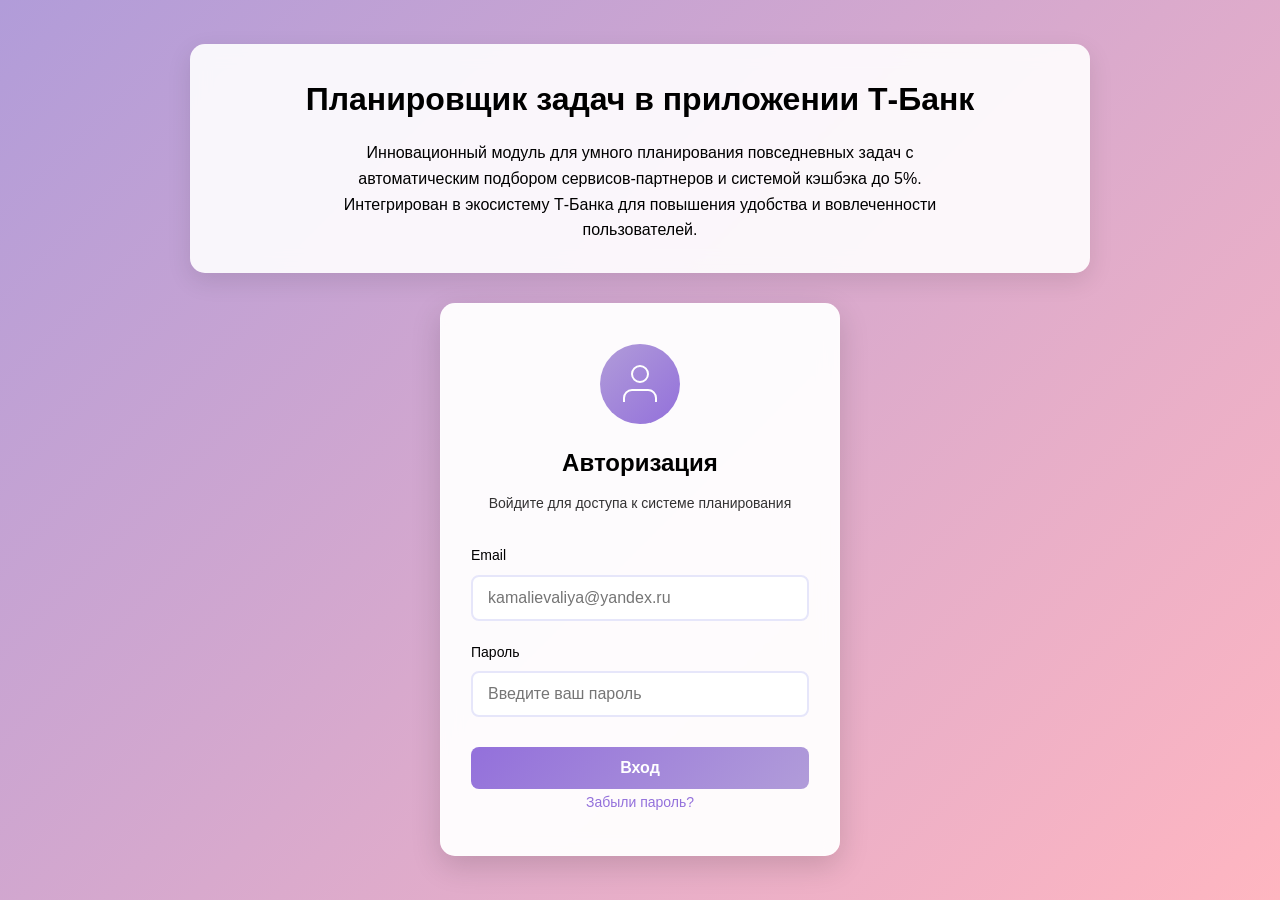
==== commit 9b4a064b: "Исправила ошибки JavaScript, обновила код" ====
--- a/page2.html
+++ b/page2.html
@@ -6,7 +6,7 @@
   <title>Страница 2 - Полная информация о системе</title>
 
   <!-- Cache-bust, чтобы GitHub Pages не показывал старый CSS -->
-  <link rel="stylesheet" href="css/style.css?v=7">
+  <link rel="stylesheet" href="css/style.css">
 
   <!-- Yandex.Metrika counter -->
   <script type="text/javascript">
@@ -183,10 +183,10 @@
         </div>
 
         <div class="info-card">
-          <h3 class="card-title">UML-диаграммы для планирования (требования и сценарии)</h3>
+          <h3 class="card-title">UML-диаграммы для планирования, требования и сценарии</h3>
           <div class="card-content">
             <p><strong>Use-case диаграмма</strong> показывает участников (пользователь/партнерские сервисы/банк) и сценарии: создание задачи, получение рекомендаций, оформление заказа, начисление кэшбэка.</p>
-            <img src="usecase.png" class="screenshot" alt="Use-case">
+            <img src="use-case.png" class="screenshot" alt="Use-case">
 
             <p><strong>Диаграмма состояний</strong> фиксирует жизненный цикл задачи (Новая → В процессе → Выполнена/Отменена) и условия переходов. Это помогает не допустить “сломанных” сценариев.</p>
             <img src="sostoyaniy.png" class="screenshot" alt="States">
@@ -226,9 +226,9 @@
         </div>
 
         <div class="info-card">
-          <h3 class="card-title">UML-диаграммы для разработки (архитектура и структура)</h3>
-          <div class="card-content">
-            <p><strong>Диаграмма классов</strong> показывает сущности (User/Task/Notification/PartnerService/Cashback), их поля и методы, а также связи между объектами.</p>
+          <h3 class="card-title">UML-диаграммы для разработки </h3>
+          <div class="card-content">
+            <p><strong>Диаграмма классов</strong> показывает сущности, их поля и методы, а также связи между объектами.</p>
             <img src="class.png" class="screenshot" alt="Class diagram">
 
             <p><strong>Диаграмма компонентов</strong> отражает состав модулей и их взаимодействие: UI → сервис задач → сервис партнеров → сервис кэшбэка → нотификации.</p>
@@ -240,7 +240,7 @@
         </div>
 
         <div class="info-card">
-          <h3 class="card-title">План-график разработки и внедрения (из ТЗ)</h3>
+          <h3 class="card-title">План-график разработки и внедрения</h3>
           <div class="card-content">
             <div class="roadmap">
 
@@ -291,7 +291,7 @@
 
               <div class="roadmap-step">
                 <div class="roadmap-head">
-                  <div class="roadmap-title">Этап 4: Поддержка и оптимизация (постоянно)</div>
+                  <div class="roadmap-title">Этап 4: Поддержка и оптимизация </div>
                   <div class="roadmap-dates">Стабильность, безопасность, улучшения</div>
                 </div>
                 <div class="meta-row">
@@ -327,7 +327,7 @@
         </div>
 
         <div class="info-card">
-          <h3 class="card-title">Результаты (обобщение)</h3>
+          <h3 class="card-title">Результаты </h3>
           <div class="card-content">
             <ul>
               <li><strong>Ручное тестирование:</strong> навигация и логика входа работают, критических сбоев не выявлено.</li>
@@ -339,7 +339,7 @@
         </div>
 
         <div class="info-card reviews-panel">
-          <h3 class="card-title">Отзывы пользователей (из отчёта)</h3>
+          <h3 class="card-title">Отзывы пользователей</h3>
 
           <div class="reviews-grid">
             <div class="review-card">
@@ -372,7 +372,7 @@
         </div>
 
         <div class="info-card">
-          <h3 class="card-title">UML-диаграммы для тестирования (проверка поведения)</h3>
+          <h3 class="card-title">UML-диаграммы для тестирования </h3>
           <div class="card-content">
             <p><strong>Диаграмма последовательностей</strong> помогает проверять корректность обмена сообщениями: пользователь → система → партнер → начисление кэшбэка.</p>
             <img src="sequence.png" class="screenshot" alt="Sequence diagram">
@@ -399,7 +399,7 @@
         </div>
 
         <div class="info-card">
-          <h3 class="card-title">Network (пример измерений)</h3>
+          <h3 class="card-title">Network </h3>
           <div class="card-content">
             <div class="stats-grid">
               <div class="stat-card">
@@ -419,7 +419,7 @@
               <div class="stat-card">
                 <div class="stat-title">page3.html (архив)</div>
                 <div class="stat-line">≈ 400–800 мс</div>
-                <div class="stat-line">Зависит от файлов архива</div>
+                <div class="stat-line">≈34.79 KB</div>
                 <div class="stat-hint">Кэширование сильно снижает повторные загрузки</div>
               </div>
             </div>
@@ -433,7 +433,7 @@
         <div class="info-card">
           <h3 class="card-title">UML-диаграммы для реализации </h3>
           <div class="card-content">
-            <p><strong>Диаграмма развертывания</strong> показывает, где живут компоненты: клиент (mobile), backend, база данных, внешние партнерские API.</p>
+            <p><strong>Диаграмма развертывания</strong> показывает, где живут компоненты: клиент, backend, база данных, внешние партнерские API.</p>
             <img src="deployment.png" class="screenshot" alt="Deployment diagram">
 
             <p><strong>Диаграмма объектов</strong> помогает отразить пример “снимка” данных (конкретный пользователь, задача, начисление кэшбэка).</p>
--- a/css/style.css
+++ b/css/style.css
@@ -407,3 +407,137 @@
     text-align: center;
   }
 }
+/* ====== INDEX PAGE (главная) - вернуть нормальный вид ====== */
+
+body:not(.page2):not(.page3) {
+  display: flex;
+  align-items: center;
+  justify-content: center;
+}
+
+.project-info {
+  text-align: center;
+  background: rgba(255, 255, 255, 0.9);
+  padding: 30px;
+  border-radius: 15px;
+  box-shadow: 0 8px 25px rgba(0,0,0,0.1);
+  backdrop-filter: blur(10px);
+}
+
+.project-title {
+  color: #000;
+  font-size: 32px;
+  margin-bottom: 15px;
+  font-weight: 700;
+}
+
+.project-description {
+  color: #000;
+  font-size: 16px;
+  line-height: 1.6;
+  max-width: 600px;
+  margin: 0 auto;
+}
+
+.auth-container {
+  width: 100%;
+  max-width: 400px;
+  margin: 0 auto;
+}
+
+.auth-card {
+  background: rgba(255, 255, 255, 0.95);
+  padding: 40px 30px;
+  border-radius: 15px;
+  box-shadow: 0 10px 30px rgba(0,0,0,0.15);
+  text-align: center;
+  backdrop-filter: blur(10px);
+  border: 1px solid rgba(255, 255, 255, 0.3);
+}
+
+.auth-icon {
+  width: 80px;
+  height: 80px;
+  margin: 0 auto 20px;
+  background: linear-gradient(135deg, #b19cd9 0%, #9370db 100%);
+  border-radius: 50%;
+  display: flex;
+  align-items: center;
+  justify-content: center;
+  color: white;
+}
+
+.auth-card h2 {
+  color: #000;
+  margin-bottom: 10px;
+  font-size: 24px;
+}
+
+.auth-subtitle {
+  color: #000;
+  margin-bottom: 30px;
+  font-size: 14px;
+  opacity: 0.8;
+}
+
+.auth-form {
+  text-align: left;
+}
+
+.input-group {
+  margin-bottom: 20px;
+}
+
+.input-group label {
+  display: block;
+  margin-bottom: 8px;
+  color: #000;
+  font-weight: 500;
+  font-size: 14px;
+}
+
+.input-group input {
+  width: 100%;
+  padding: 12px 15px;
+  border: 2px solid #e6e6fa;
+  border-radius: 8px;
+  font-size: 16px;
+  transition: all 0.3s;
+  background: #fff;
+  color: #000;
+}
+
+.input-group input:focus {
+  outline: none;
+  border-color: #9370db;
+  box-shadow: 0 0 0 3px rgba(147, 112, 219, 0.1);
+}
+
+.login-btn {
+  width: 100%;
+  padding: 12px;
+  background: linear-gradient(135deg, #9370db 0%, #b19cd9 100%);
+  color: white;
+  border: none;
+  border-radius: 8px;
+  font-size: 16px;
+  font-weight: 600;
+  cursor: pointer;
+  transition: all 0.3s;
+  margin-top: 10px;
+}
+
+.login-btn:hover {
+  transform: translateY(-2px);
+  box-shadow: 0 5px 15px rgba(147, 112, 219, 0.35);
+}
+
+.forgot-password {
+  color: #9370db;
+  text-decoration: none;
+  font-size: 14px;
+}
+
+.forgot-password:hover {
+  text-decoration: underline;
+}
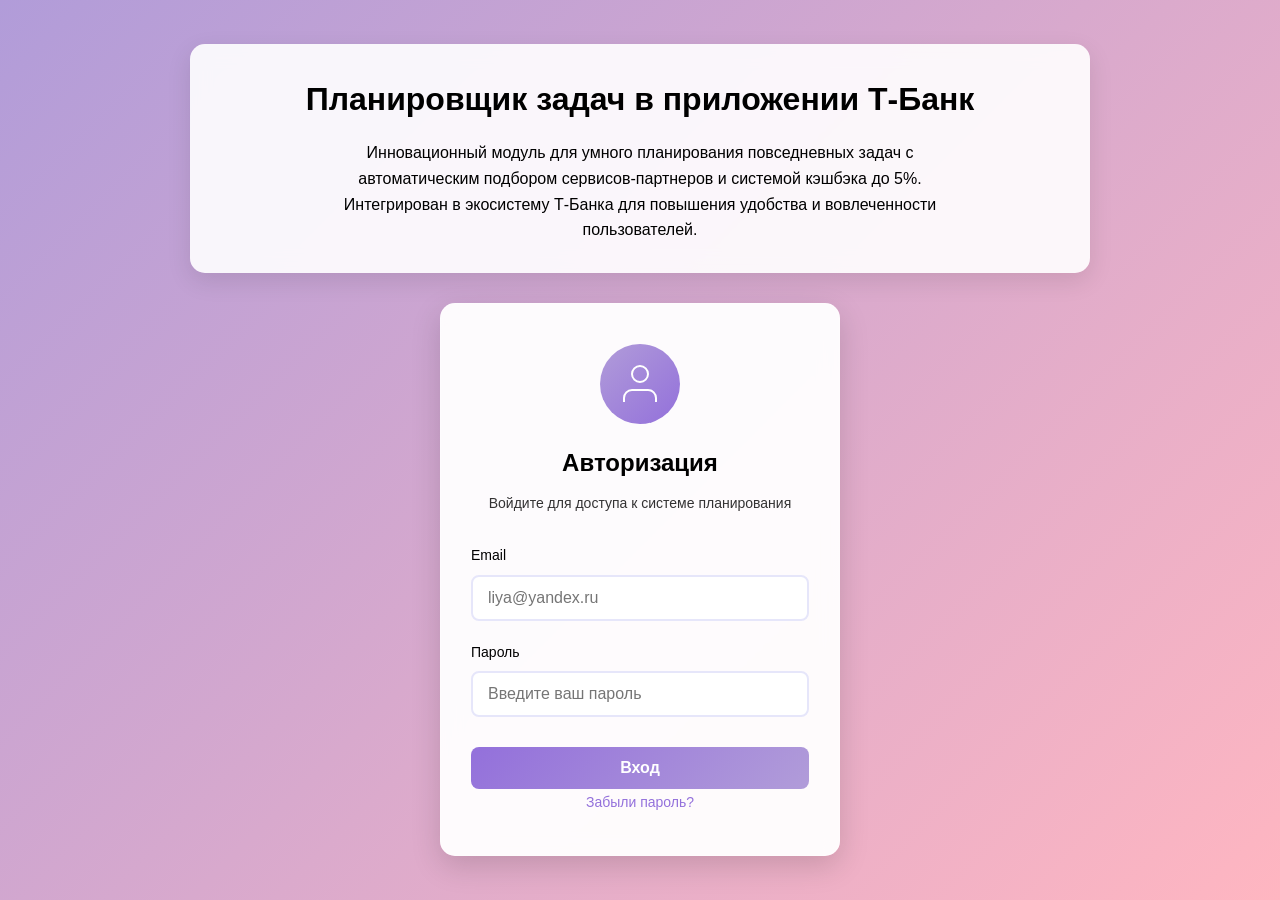
==== commit 9c1e153d: "Исправила ошибки JavaScript, обновила код" ====
--- a/page2.html
+++ b/page2.html
@@ -188,7 +188,7 @@
             <p><strong>Use-case диаграмма</strong> показывает участников (пользователь/партнерские сервисы/банк) и сценарии: создание задачи, получение рекомендаций, оформление заказа, начисление кэшбэка.</p>
             <img src="use-case.png" class="screenshot" alt="Use-case">
 
-            <p><strong>Диаграмма состояний</strong> фиксирует жизненный цикл задачи (Новая → В процессе → Выполнена/Отменена) и условия переходов. Это помогает не допустить “сломанных” сценариев.</p>
+            <p><strong>Диаграмма состояний</strong> фиксирует жизненный цикл задачи и условия переходов. Это помогает не допустить “сломанных” сценариев.</p>
             <img src="sostoyaniy.png" class="screenshot" alt="States">
 
             <p><strong>Диаграмма деятельности</strong> описывает поток действий пользователя: постановка задачи → подбор сервиса → подтверждение → выполнение → начисление кэшбэка.</p>
@@ -234,7 +234,7 @@
             <p><strong>Диаграмма компонентов</strong> отражает состав модулей и их взаимодействие: UI → сервис задач → сервис партнеров → сервис кэшбэка → нотификации.</p>
             <img src="components.png" class="screenshot" alt="Components diagram">
 
-            <p><strong>Диаграмма пакетов</strong> группирует код по подсистемам и помогает удерживать структуру проекта аккуратной (а не как обычно бывает).</p>
+            <p><strong>Диаграмма пакетов</strong> группирует код по подсистемам и помогает удерживать структуру проекта аккуратной.</p>
             <img src="packages.png" class="screenshot" alt="Packages diagram">
           </div>
         </div>
@@ -436,7 +436,7 @@
             <p><strong>Диаграмма развертывания</strong> показывает, где живут компоненты: клиент, backend, база данных, внешние партнерские API.</p>
             <img src="deployment.png" class="screenshot" alt="Deployment diagram">
 
-            <p><strong>Диаграмма объектов</strong> помогает отразить пример “снимка” данных (конкретный пользователь, задача, начисление кэшбэка).</p>
+            <p><strong>Диаграмма объектов</strong> помогает отразить пример “снимка” данных.</p>
             <img src="objects.png" class="screenshot" alt="Objects diagram">
 
             <p><strong>Диаграмма композитной структуры</strong> визуализирует внутреннюю структуру сложных компонентов и их “внутренности”.</p>
@@ -474,6 +474,7 @@
 
     <div class="navigation-section">
       <a href="index.html" class="nav-btn">На главную</a>
+      <a href="page3.html" class="nav-btn">Архив</a>
       <a href="#" onclick="logout()" class="nav-btn logout-btn">Выйти</a>
     </div>
 
--- a/css/style.css
+++ b/css/style.css
@@ -541,3 +541,91 @@
 .forgot-password:hover {
   text-decoration: underline;
 }
+
+/* ====== PAGE 3: ARCHIVE LIST ====== */
+.archive-section .section-title {
+  margin-bottom: 16px;
+}
+
+.file-list {
+  display: flex;
+  flex-direction: column;
+  gap: 12px;
+}
+
+.file-row {
+  display: grid;
+  grid-template-columns: 1fr 120px 140px 140px;
+  gap: 14px;
+  align-items: center;
+
+  background: #ffffff;
+  border: 2px solid #e6e6fa;
+  border-radius: 14px;
+  padding: 14px 16px;
+}
+
+.file-main {
+  min-width: 0;
+}
+
+.file-name {
+  font-weight: 800;
+  color: #000;
+  margin-bottom: 4px;
+  word-break: break-word;
+}
+
+.file-meta {
+  font-size: 13px;
+  opacity: 0.8;
+}
+
+.file-size,
+.file-date {
+  font-size: 14px;
+  opacity: 0.9;
+  text-align: center;
+}
+
+.file-btn {
+  justify-self: end;
+  display: inline-flex;
+  align-items: center;
+  justify-content: center;
+
+  padding: 10px 16px;
+  border-radius: 12px;
+  border: 2px solid #e6e6fa;
+
+  background: #fff;
+  color: #4b3f93;
+  font-weight: 800;
+  text-decoration: none;
+
+  transition: all 0.25s;
+}
+
+.file-btn:hover {
+  border-color: #9370db;
+  box-shadow: 0 5px 14px rgba(147, 112, 219, 0.25);
+  transform: translateY(-1px);
+}
+
+/* Mobile */
+@media (max-width: 900px) {
+  .file-row {
+    grid-template-columns: 1fr;
+    gap: 8px;
+  }
+
+  .file-size,
+  .file-date {
+    text-align: left;
+  }
+
+  .file-btn {
+    justify-self: start;
+    width: fit-content;
+  }
+}
